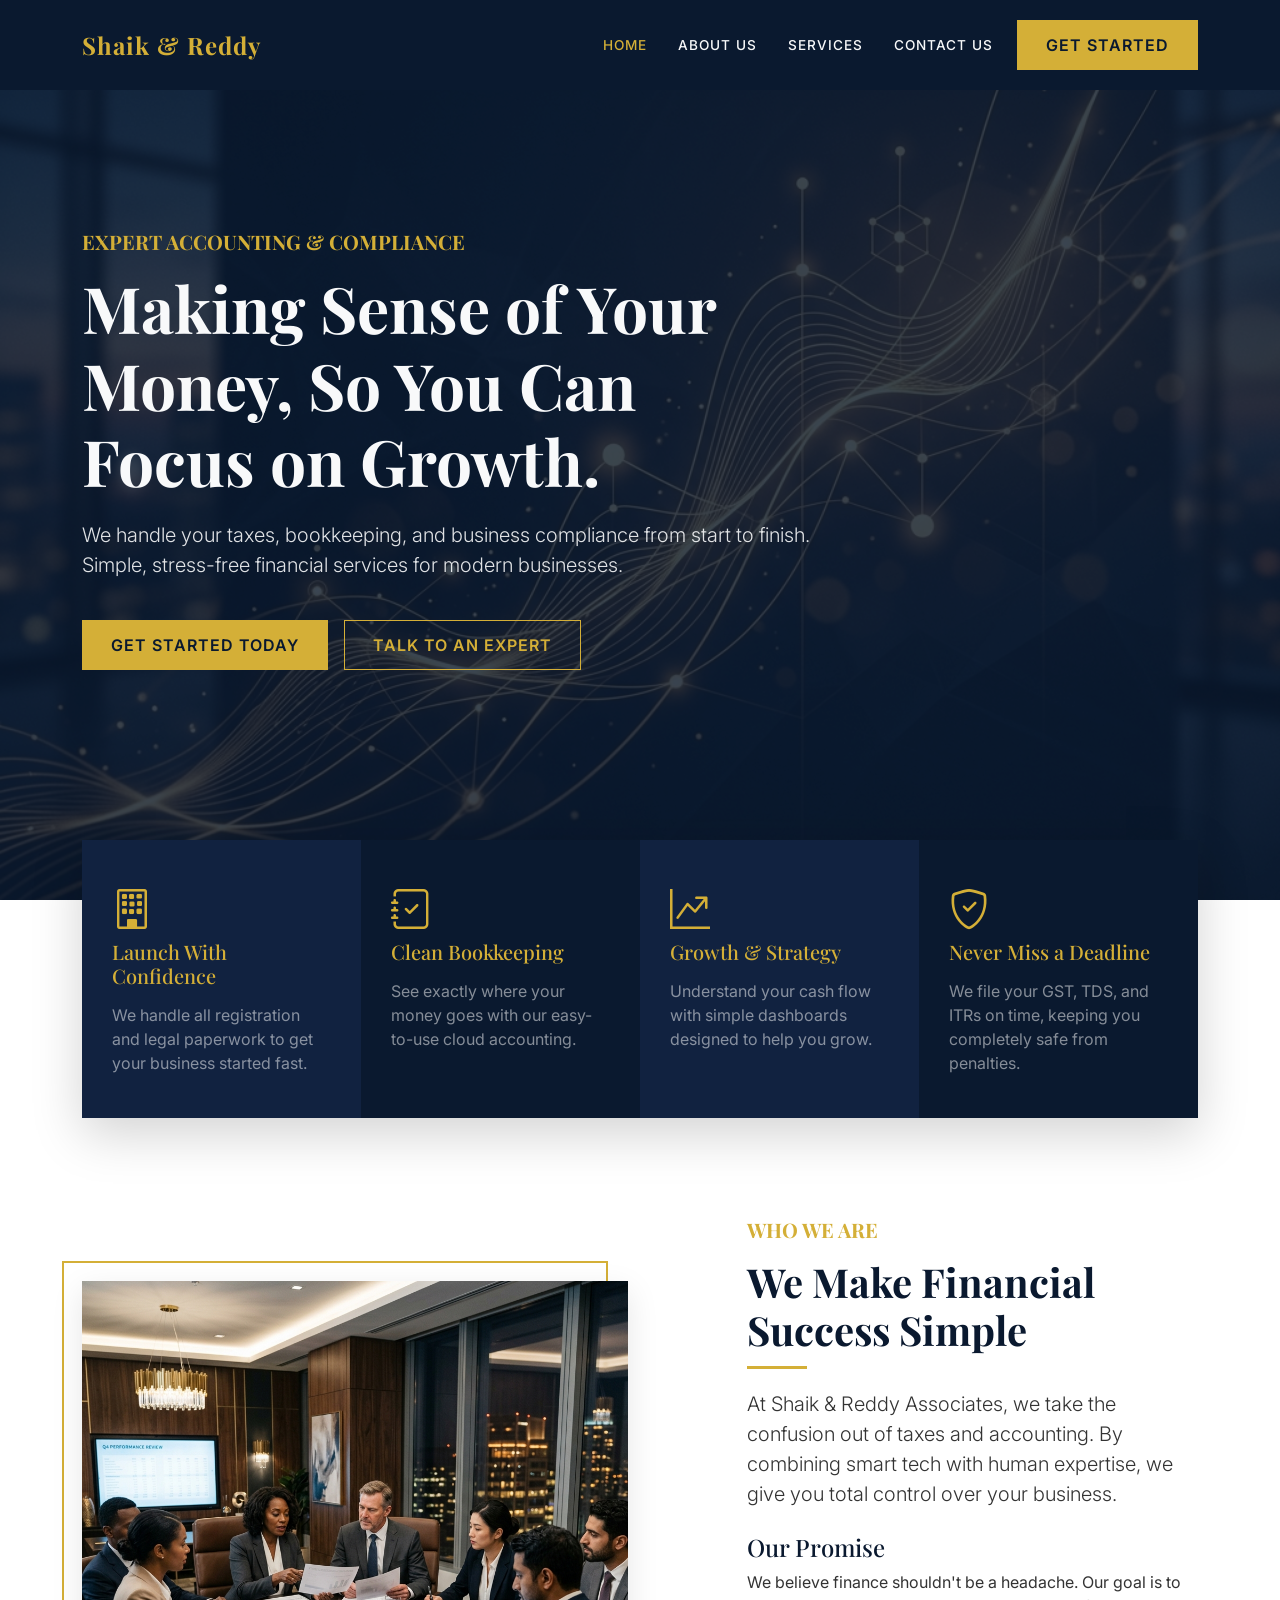
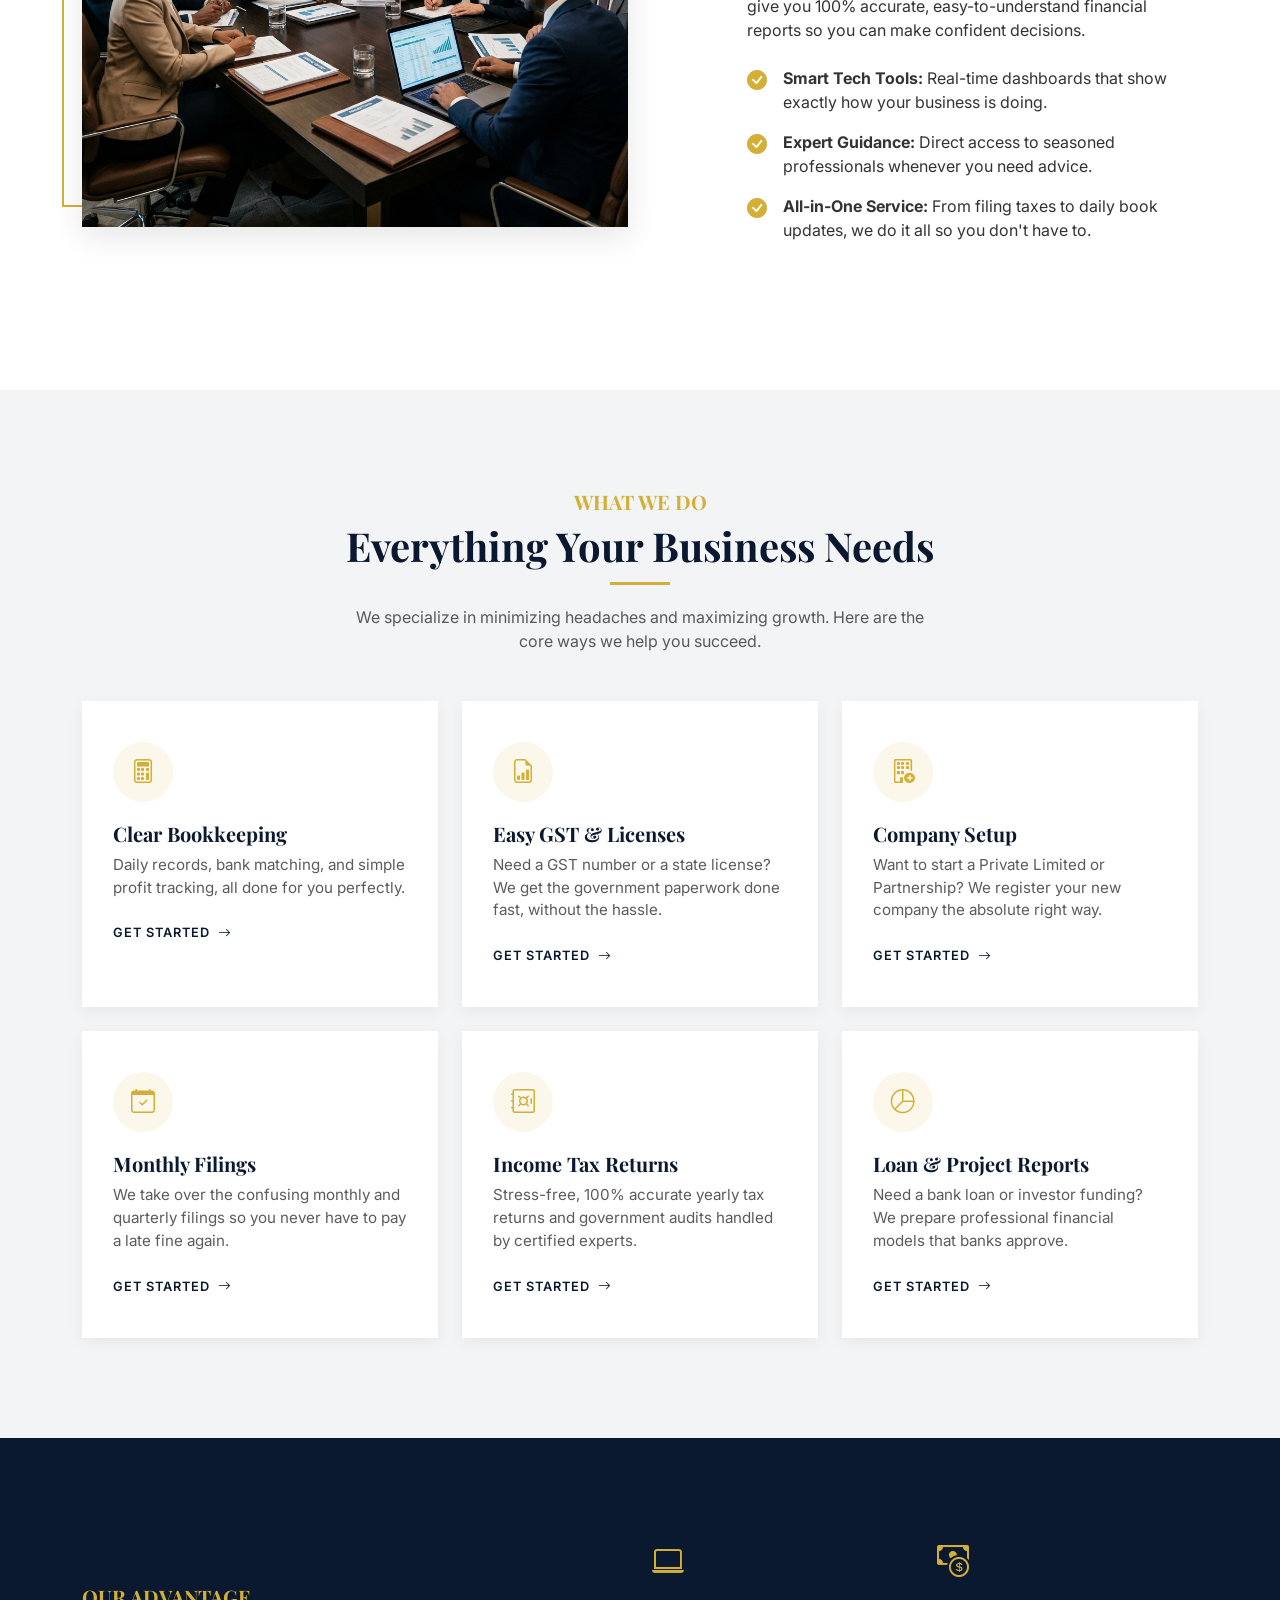
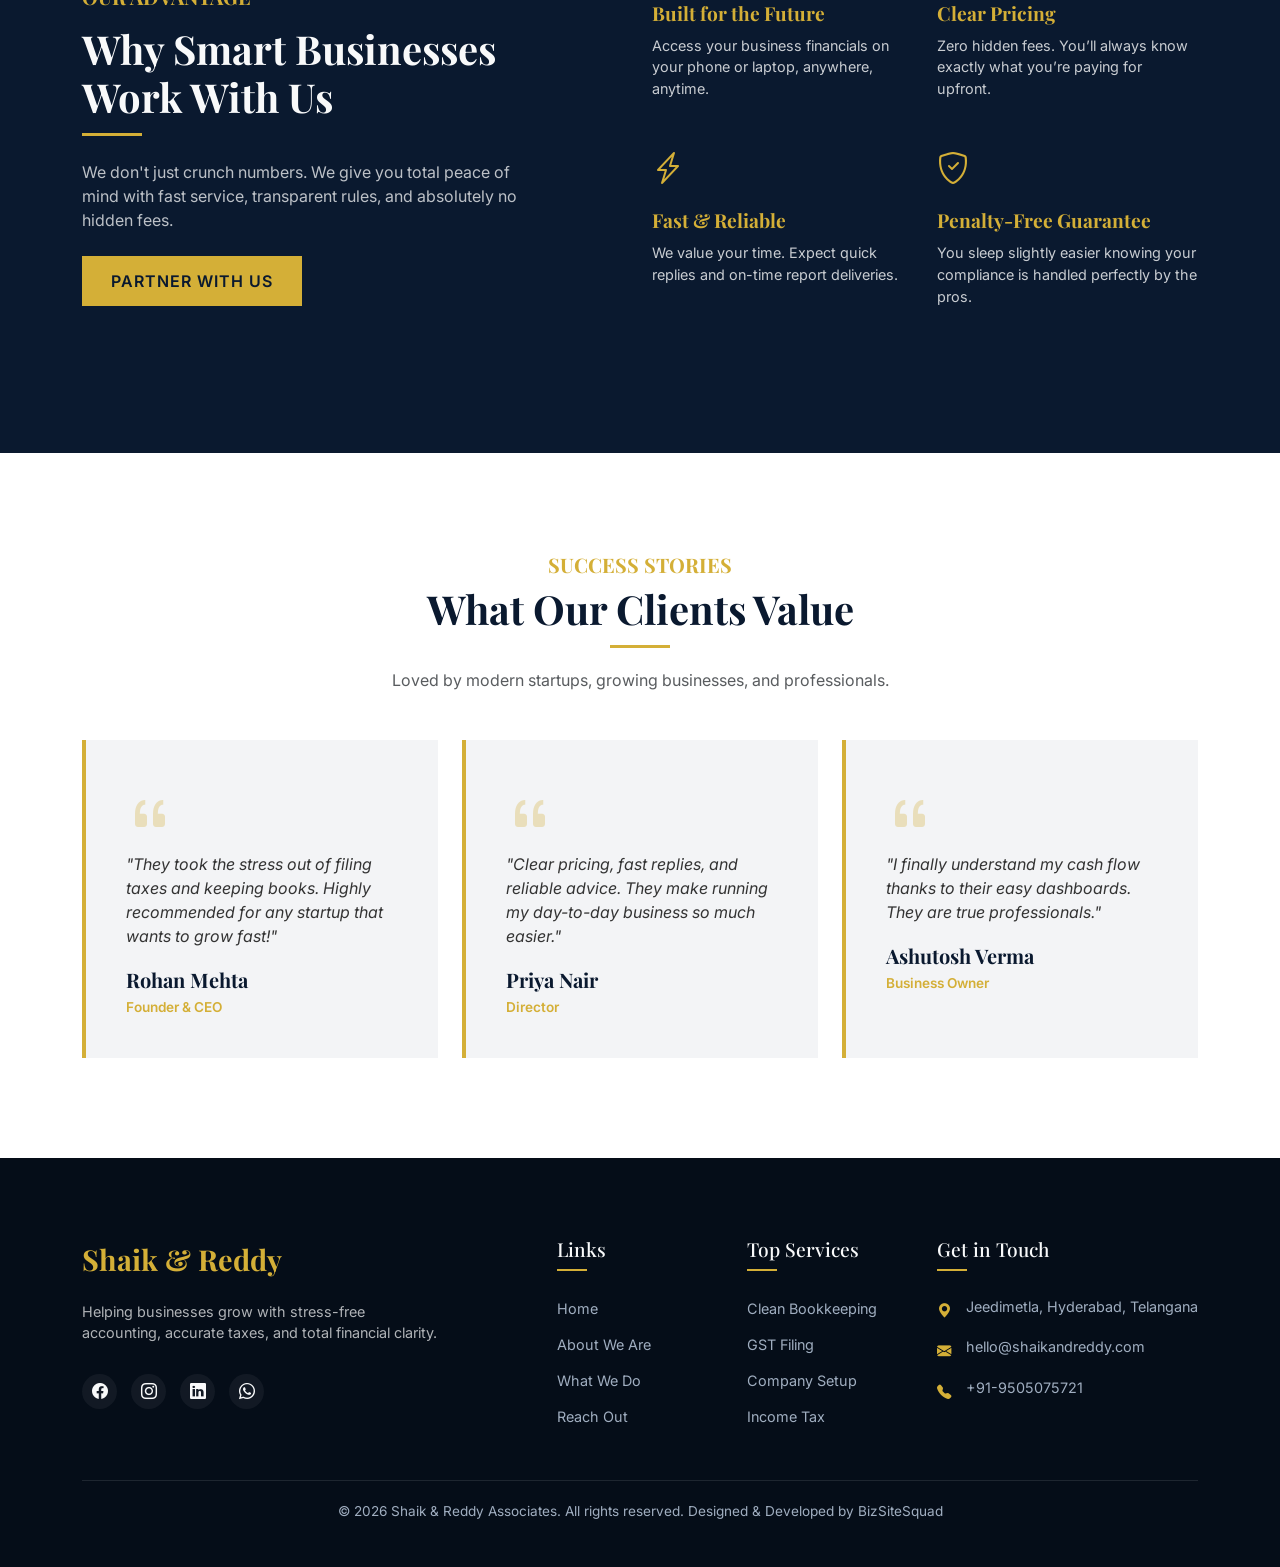
==== index.html @ cedcea1d "Initial commit - Shaik & Reddy Associates Website" ====
<!DOCTYPE html>
<html lang="en">
<head>
    <meta charset="UTF-8">
    <meta name="viewport" content="width=device-width, initial-scale=1.0">
    <title>Shaik & Reddy Associates | Accounting, Taxation & Compliance</title>
    <meta name="description" content="End-to-End Accounting & Compliance Solutions. We redefine how businesses handle accounting, taxation, and compliance.">
    
    <!-- Google Fonts -->
    <link rel="preconnect" href="https://fonts.googleapis.com">
    <link rel="preconnect" href="https://fonts.gstatic.com" crossorigin>
    <link href="https://fonts.googleapis.com/css2?family=Inter:wght@300;400;500;600;700&family=Playfair+Display:ital,wght@0,400;0,600;0,700;1,400&display=swap" rel="stylesheet">
    
    <!-- Bootstrap CSS -->
    <link href="https://cdn.jsdelivr.net/npm/bootstrap@5.3.2/dist/css/bootstrap.min.css" rel="stylesheet">
    
    <!-- Bootstrap Icons -->
    <link rel="stylesheet" href="https://cdn.jsdelivr.net/npm/bootstrap-icons@1.11.1/font/bootstrap-icons.css">
    
    <!-- AOS Animations -->
    <link href="https://unpkg.com/aos@2.3.1/dist/aos.css" rel="stylesheet">
    
    <!-- Custom CSS -->
    <link rel="stylesheet" href="css/styles.css">
</head>
<body>

    <!-- Navbar -->
    <nav class="navbar navbar-expand-lg navbar-dark navbar-custom fixed-top" id="mainNav">
        <div class="container">
            <a class="navbar-brand" href="index.html">Shaik & Reddy</a>
            <button class="navbar-toggler" type="button" data-bs-toggle="collapse" data-bs-target="#navbarResponsive" aria-controls="navbarResponsive" aria-expanded="false" aria-label="Toggle navigation">
                <span class="navbar-toggler-icon"></span>
            </button>
            <div class="collapse navbar-collapse" id="navbarResponsive">
                <ul class="navbar-nav ms-auto py-4 py-lg-0">
                    <li class="nav-item"><a class="nav-link active" href="index.html">Home</a></li>
                    <li class="nav-item"><a class="nav-link" href="#about">About Us</a></li>
                    <li class="nav-item"><a class="nav-link" href="#services">Services</a></li>
                    <li class="nav-item"><a class="nav-link" href="contact.html">Contact Us</a></li>
                </ul>
                <div class="ms-lg-3 d-none d-lg-block">
                    <a href="contact.html" class="btn btn-gold">Get Started</a>
                </div>
            </div>
        </div>
    </nav>

    <!-- Hero Section -->
    <header class="hero-section">
        <div class="container hero-content text-lg-start text-center">
            <div class="row align-items-center">
                <div class="col-lg-8" data-aos="fade-up" data-aos-duration="1000">
                    <h5 class="text-gold fw-bold tracking-widest text-uppercase mb-3">Expert Accounting & Compliance</h5>
                    <h1 class="hero-title">Making Sense of Your Money, So You Can Focus on Growth.</h1>
                    <p class="hero-subtitle">We handle your taxes, bookkeeping, and business compliance from start to finish. Simple, stress-free financial services for modern businesses.</p>
                    <div class="d-flex flex-wrap gap-3 justify-content-center justify-content-lg-start">
                        <a href="contact.html" class="btn btn-gold">Get Started Today</a>
                        <a href="contact.html" class="btn btn-outline-gold">Talk to an Expert</a>
                    </div>
                </div>
            </div>
        </div>
    </header>

    <!-- Value Proposition -->
    <section class="value-prop-section py-0 position-relative" style="margin-top: -60px; z-index: 10;">
        <div class="container">
            <div class="row g-0 shadow-lg">
                <div class="col-lg-3 col-md-6" data-aos="fade-up" data-aos-delay="100">
                    <div class="value-prop-card">
                        <i class="bi bi-building value-icon"></i>
                        <h4 class="value-title brand-font text-gold">Launch With Confidence</h4>
                        <p class="mb-0 text-white-50">We handle all registration and legal paperwork to get your business started fast.</p>
                    </div>
                </div>
                <div class="col-lg-3 col-md-6" data-aos="fade-up" data-aos-delay="200">
                    <div class="value-prop-card" style="background-color: var(--primary-dark);">
                        <i class="bi bi-journal-check value-icon"></i>
                        <h4 class="value-title brand-font text-gold">Clean Bookkeeping</h4>
                        <p class="mb-0 text-white-50">See exactly where your money goes with our easy-to-use cloud accounting.</p>
                    </div>
                </div>
                <div class="col-lg-3 col-md-6" data-aos="fade-up" data-aos-delay="300">
                    <div class="value-prop-card">
                        <i class="bi bi-graph-up-arrow value-icon"></i>
                        <h4 class="value-title brand-font text-gold">Growth & Strategy</h4>
                        <p class="mb-0 text-white-50">Understand your cash flow with simple dashboards designed to help you grow.</p>
                    </div>
                </div>
                <div class="col-lg-3 col-md-6" data-aos="fade-up" data-aos-delay="400">
                    <div class="value-prop-card" style="background-color: var(--primary-dark);">
                        <i class="bi bi-shield-check value-icon"></i>
                        <h4 class="value-title brand-font text-gold">Never Miss a Deadline</h4>
                        <p class="mb-0 text-white-50">We file your GST, TDS, and ITRs on time, keeping you completely safe from penalties.</p>
                    </div>
                </div>
            </div>
        </div>
    </section>

    <!-- About Section -->
    <section id="about" class="about-section">
        <div class="container">
            <div class="row align-items-center">
                <div class="col-lg-6 mb-5 mb-lg-0" data-aos="fade-right">
                    <div class="about-image-wrapper">
                        <img src="assets/images/about_image.png" alt="Professional Consulting Meeting" class="img-fluid about-img">
                    </div>
                </div>
                <div class="col-lg-5 offset-lg-1" data-aos="fade-left">
                    <h5 class="text-gold text-uppercase fw-bold mb-3">Who We Are</h5>
                    <h2 class="section-title">We Make Financial Success Simple</h2>
                    <p class="lead mb-4">At Shaik & Reddy Associates, we take the confusion out of taxes and accounting. By combining smart tech with human expertise, we give you total control over your business.</p>
                    
                    <div class="mb-4">
                        <h4 class="brand-font text-dark-blue">Our Promise</h4>
                        <p>We believe finance shouldn't be a headache. Our goal is to give you 100% accurate, easy-to-understand financial reports so you can make confident decisions.</p>
                    </div>
                    
                    <ul class="list-unstyled mb-5">
                        <li class="mb-3 d-flex align-items-start">
                            <i class="bi bi-check-circle-fill text-gold fs-5 me-3"></i>
                            <div><strong>Smart Tech Tools:</strong> Real-time dashboards that show exactly how your business is doing.</div>
                        </li>
                        <li class="mb-3 d-flex align-items-start">
                            <i class="bi bi-check-circle-fill text-gold fs-5 me-3"></i>
                            <div><strong>Expert Guidance:</strong> Direct access to seasoned professionals whenever you need advice.</div>
                        </li>
                        <li class="d-flex align-items-start">
                            <i class="bi bi-check-circle-fill text-gold fs-5 me-3"></i>
                            <div><strong>All-in-One Service:</strong> From filing taxes to daily book updates, we do it all so you don't have to.</div>
                        </li>
                    </ul>
                </div>
            </div>
        </div>
    </section>

    <!-- Services Section -->
    <section id="services" class="services-section">
        <div class="container">
            <div class="text-center mb-5" data-aos="fade-up">
                <h5 class="text-gold text-uppercase fw-bold mb-2">What We Do</h5>
                <h2 class="section-title center">Everything Your Business Needs</h2>
                <p class="text-muted mx-auto" style="max-width: 600px;">We specialize in minimizing headaches and maximizing growth. Here are the core ways we help you succeed.</p>
            </div>
            
            <div class="row g-4">
                <!-- Service 1 -->
                <div class="col-lg-4 col-md-6" data-aos="fade-up" data-aos-delay="100">
                    <div class="service-card">
                        <div class="service-icon-box">
                            <i class="bi bi-calculator"></i>
                        </div>
                        <h3 class="service-card-title">Clear Bookkeeping</h3>
                        <p class="service-card-text">Daily records, bank matching, and simple profit tracking, all done for you perfectly.</p>
                        <a href="contact.html" class="service-link">Get Started <i class="bi bi-arrow-right ms-1"></i></a>
                    </div>
                </div>
                <!-- Service 2 -->
                <div class="col-lg-4 col-md-6" data-aos="fade-up" data-aos-delay="200">
                    <div class="service-card">
                        <div class="service-icon-box">
                            <i class="bi bi-file-earmark-bar-graph"></i>
                        </div>
                        <h3 class="service-card-title">Easy GST & Licenses</h3>
                        <p class="service-card-text">Need a GST number or a state license? We get the government paperwork done fast, without the hassle.</p>
                        <a href="contact.html" class="service-link">Get Started <i class="bi bi-arrow-right ms-1"></i></a>
                    </div>
                </div>
                <!-- Service 3 -->
                <div class="col-lg-4 col-md-6" data-aos="fade-up" data-aos-delay="300">
                    <div class="service-card">
                        <div class="service-icon-box">
                            <i class="bi bi-building-add"></i>
                        </div>
                        <h3 class="service-card-title">Company Setup</h3>
                        <p class="service-card-text">Want to start a Private Limited or Partnership? We register your new company the absolute right way.</p>
                        <a href="contact.html" class="service-link">Get Started <i class="bi bi-arrow-right ms-1"></i></a>
                    </div>
                </div>
                <!-- Service 4 -->
                <div class="col-lg-4 col-md-6" data-aos="fade-up" data-aos-delay="100">
                    <div class="service-card">
                        <div class="service-icon-box">
                            <i class="bi bi-calendar-check"></i>
                        </div>
                        <h3 class="service-card-title">Monthly Filings</h3>
                        <p class="service-card-text">We take over the confusing monthly and quarterly filings so you never have to pay a late fine again.</p>
                        <a href="contact.html" class="service-link">Get Started <i class="bi bi-arrow-right ms-1"></i></a>
                    </div>
                </div>
                <!-- Service 5 -->
                <div class="col-lg-4 col-md-6" data-aos="fade-up" data-aos-delay="200">
                    <div class="service-card">
                        <div class="service-icon-box">
                            <i class="bi bi-safe"></i>
                        </div>
                        <h3 class="service-card-title">Income Tax Returns</h3>
                        <p class="service-card-text">Stress-free, 100% accurate yearly tax returns and government audits handled by certified experts.</p>
                        <a href="contact.html" class="service-link">Get Started <i class="bi bi-arrow-right ms-1"></i></a>
                    </div>
                </div>
                <!-- Service 6 -->
                <div class="col-lg-4 col-md-6" data-aos="fade-up" data-aos-delay="300">
                    <div class="service-card">
                        <div class="service-icon-box">
                            <i class="bi bi-pie-chart"></i>
                        </div>
                        <h3 class="service-card-title">Loan & Project Reports</h3>
                        <p class="service-card-text">Need a bank loan or investor funding? We prepare professional financial models that banks approve.</p>
                        <a href="contact.html" class="service-link">Get Started <i class="bi bi-arrow-right ms-1"></i></a>
                    </div>
                </div>
            </div>
        </div>
    </section>

    <!-- Why Choose Us -->
    <section class="why-us-section">
        <div class="container">
            <div class="row align-items-center">
                <div class="col-lg-5 mb-5 mb-lg-0" data-aos="fade-right">
                    <h5 class="text-gold text-uppercase fw-bold mb-3">Our Advantage</h5>
                    <h2 class="section-title mb-4">Why Smart Businesses Work With Us</h2>
                    <p class="mb-4 opacity-75">We don't just crunch numbers. We give you total peace of mind with fast service, transparent rules, and absolutely no hidden fees.</p>
                    <a href="contact.html" class="btn btn-gold">Partner With Us</a>
                </div>
                <div class="col-lg-6 offset-lg-1">
                    <div class="row">
                        <div class="col-sm-6" data-aos="fade-up" data-aos-delay="100">
                            <div class="feature-box flex-column">
                                <i class="bi bi-laptop feature-icon mb-3"></i>
                                <div>
                                    <h4 class="feature-title">Built for the Future</h4>
                                    <p class="feature-text">Access your business financials on your phone or laptop, anywhere, anytime.</p>
                                </div>
                            </div>
                        </div>
                        <div class="col-sm-6" data-aos="fade-up" data-aos-delay="200">
                            <div class="feature-box flex-column">
                                <i class="bi bi-cash-coin feature-icon mb-3"></i>
                                <div>
                                    <h4 class="feature-title">Clear Pricing</h4>
                                    <p class="feature-text">Zero hidden fees. You’ll always know exactly what you’re paying for upfront.</p>
                                </div>
                            </div>
                        </div>
                        <div class="col-sm-6" data-aos="fade-up" data-aos-delay="300">
                            <div class="feature-box flex-column">
                                <i class="bi bi-lightning-charge feature-icon mb-3"></i>
                                <div>
                                    <h4 class="feature-title">Fast & Reliable</h4>
                                    <p class="feature-text">We value your time. Expect quick replies and on-time report deliveries.</p>
                                </div>
                            </div>
                        </div>
                        <div class="col-sm-6" data-aos="fade-up" data-aos-delay="400">
                            <div class="feature-box flex-column">
                                <i class="bi bi-shield-check feature-icon mb-3"></i>
                                <div>
                                    <h4 class="feature-title">Penalty-Free Guarantee</h4>
                                    <p class="feature-text">You sleep slightly easier knowing your compliance is handled perfectly by the pros.</p>
                                </div>
                            </div>
                        </div>
                    </div>
                </div>
            </div>
        </div>
    </section>

    <!-- Testimonials -->
    <section class="testimonials-section">
        <div class="container">
            <div class="text-center mb-5" data-aos="fade-up">
                <h5 class="text-gold text-uppercase fw-bold mb-2">Success Stories</h5>
                <h2 class="section-title center">What Our Clients Value</h2>
                <p class="text-muted mx-auto" style="max-width: 600px;">Loved by modern startups, growing businesses, and professionals.</p>
            </div>
            
            <div class="row g-4">
                <div class="col-lg-4 col-md-6" data-aos="zoom-in" data-aos-delay="100">
                    <div class="testimonial-card">
                        <i class="bi bi-quote quote-icon"></i>
                        <p class="testimonial-text">"They took the stress out of filing taxes and keeping books. Highly recommended for any startup that wants to grow fast!"</p>
                        <h5 class="client-name">Rohan Mehta</h5>
                        <div class="client-role">Founder & CEO</div>
                    </div>
                </div>
                <div class="col-lg-4 col-md-6" data-aos="zoom-in" data-aos-delay="200">
                    <div class="testimonial-card">
                        <i class="bi bi-quote quote-icon"></i>
                        <p class="testimonial-text">"Clear pricing, fast replies, and reliable advice. They make running my day-to-day business so much easier."</p>
                        <h5 class="client-name">Priya Nair</h5>
                        <div class="client-role">Director</div>
                    </div>
                </div>
                <div class="col-lg-4 col-md-6" data-aos="zoom-in" data-aos-delay="300">
                    <div class="testimonial-card">
                        <i class="bi bi-quote quote-icon"></i>
                        <p class="testimonial-text">"I finally understand my cash flow thanks to their easy dashboards. They are true professionals."</p>
                        <h5 class="client-name">Ashutosh Verma</h5>
                        <div class="client-role">Business Owner</div>
                    </div>
                </div>
            </div>
        </div>
    </section>

    <!-- Footer -->
    <footer class="footer">
        <div class="container">
            <div class="row">
                <div class="col-lg-4 mb-4 mb-lg-0">
                    <div class="footer-logo">Shaik & Reddy</div>
                    <p class="footer-text">Helping businesses grow with stress-free accounting, accurate taxes, and total financial clarity.</p>
                    <div class="social-links">
                        <a href="#"><i class="bi bi-facebook"></i></a>
                        <a href="#"><i class="bi bi-instagram"></i></a>
                        <a href="#"><i class="bi bi-linkedin"></i></a>
                        <a href="https://wa.me/919505075721" target="_blank"><i class="bi bi-whatsapp"></i></a>
                    </div>
                </div>
                <div class="col-lg-2 offset-lg-1 col-md-4 mb-4 mb-md-0">
                    <h4 class="footer-title">Links</h4>
                    <ul class="footer-links">
                        <li><a href="index.html">Home</a></li>
                        <li><a href="#about">About We Are</a></li>
                        <li><a href="#services">What We Do</a></li>
                        <li><a href="contact.html">Reach Out</a></li>
                    </ul>
                </div>
                <div class="col-lg-2 col-md-4 mb-4 mb-md-0">
                    <h4 class="footer-title">Top Services</h4>
                    <ul class="footer-links">
                        <li><a href="#">Clean Bookkeeping</a></li>
                        <li><a href="#">GST Filing</a></li>
                        <li><a href="#">Company Setup</a></li>
                        <li><a href="#">Income Tax</a></li>
                    </ul>
                </div>
                <div class="col-lg-3 col-md-4">
                    <h4 class="footer-title">Get in Touch</h4>
                    <ul class="list-unstyled footer-contact">
                        <li><i class="bi bi-geo-alt-fill"></i> Jeedimetla, Hyderabad, Telangana</li>
                        <li><i class="bi bi-envelope-fill"></i> hello@shaikandreddy.com</li>
                        <li><i class="bi bi-telephone-fill"></i> +91-9505075721</li>
                    </ul>
                </div>
            </div>
            <div class="text-center footer-bottom">
                <p>&copy; 2026 Shaik & Reddy Associates. All rights reserved. Designed & Developed by BizSiteSquad</p>
            </div>
        </div>
    </footer>

    <!-- Bootstrap Bundle with Popper -->
    <script src="https://cdn.jsdelivr.net/npm/bootstrap@5.3.2/dist/js/bootstrap.bundle.min.js"></script>
    
    <!-- AOS Animation script -->
    <script src="https://unpkg.com/aos@2.3.1/dist/aos.js"></script>
    
    <!-- Custom JS -->
    <script src="js/scripts.js"></script>
</body>
</html>
---- css/styles.css ----
:root {
  --primary-dark: #0a192f;
  --primary-blue: #112240;
  --accent-gold: #d4af37;
  --accent-gold-hover: #b5952f;
  --text-light: #f8f9fa;
  --text-dark: #333333;
  --bg-light: #ffffff;
  --bg-offwhite: #f3f4f6;
  --transition: all 0.3s ease-in-out;
}

body {
  font-family: 'Inter', sans-serif;
  color: var(--text-dark);
  background-color: var(--bg-light);
  overflow-x: hidden;
}

h1, h2, h3, h4, h5, h6, .brand-font {
  font-family: 'Playfair Display', serif;
}

/* Typography Enhancements */
.text-gold { color: var(--accent-gold) !important; }
.bg-dark-blue { background-color: var(--primary-dark) !important; }
.bg-gold { background-color: var(--accent-gold) !important; }
.text-dark-blue { color: var(--primary-dark) !important; }

/* Custom Buttons */
.btn-gold {
  background-color: var(--accent-gold);
  color: var(--primary-dark);
  border: 1px solid var(--accent-gold);
  border-radius: 0;
  padding: 12px 28px;
  font-family: 'Inter', sans-serif;
  font-weight: 600;
  letter-spacing: 1px;
  text-transform: uppercase;
  transition: var(--transition);
}

.btn-gold:hover {
  background-color: transparent;
  color: var(--accent-gold);
}

.btn-outline-gold {
  background-color: transparent;
  color: var(--accent-gold);
  border: 1px solid var(--accent-gold);
  border-radius: 0;
  padding: 12px 28px;
  font-family: 'Inter', sans-serif;
  font-weight: 600;
  letter-spacing: 1px;
  text-transform: uppercase;
  transition: var(--transition);
}

.btn-outline-gold:hover {
  background-color: var(--accent-gold);
  color: var(--primary-dark);
}

/* Navbar Navigation */
.navbar-custom {
  background-color: var(--primary-dark);
  padding: 20px 0;
  transition: padding 0.3s ease, background-color 0.3s ease;
}
.navbar-custom.scrolled {
  padding: 10px 0;
  box-shadow: 0 4px 6px rgba(0, 0, 0, 0.1);
}
.navbar-brand {
  font-family: 'Playfair Display', serif;
  font-size: 1.5rem;
  font-weight: 700;
  color: var(--accent-gold) !important;
  letter-spacing: 1px;
}
.navbar-custom .nav-link {
  color: var(--text-light) !important;
  font-weight: 500;
  text-transform: uppercase;
  letter-spacing: 1px;
  font-size: 0.85rem;
  margin-left: 15px;
  transition: var(--transition);
}
.navbar-custom .nav-link:hover,
.navbar-custom .nav-link.active {
  color: var(--accent-gold) !important;
}

/* Hero Section */
.hero-section {
  position: relative;
  min-height: 100vh;
  display: flex;
  align-items: center;
  background: url('../assets/images/hero_bg.png') no-repeat center center/cover;
}
.hero-section::before {
  content: '';
  position: absolute;
  top: 0; left: 0; right: 0; bottom: 0;
  background-color: rgba(10, 25, 47, 0.8);
}
.hero-content {
  position: relative;
  z-index: 1;
  color: var(--text-light);
}
.hero-title {
  font-size: 4rem;
  font-weight: 700;
  line-height: 1.2;
  margin-bottom: 20px;
}
.hero-subtitle {
  font-size: 1.25rem;
  font-weight: 300;
  margin-bottom: 40px;
  opacity: 0.9;
}

/* Value Props Grid */
.value-prop-card {
  background-color: var(--primary-blue);
  color: var(--text-light);
  padding: 40px 30px;
  height: 100%;
  border-bottom: 3px solid transparent;
  transition: var(--transition);
}
.value-prop-card:hover {
  border-bottom-color: var(--accent-gold);
  transform: translateY(-5px);
}
.value-icon {
  font-size: 2.5rem;
  color: var(--accent-gold);
  margin-bottom: 20px;
}
.value-title {
  font-size: 1.25rem;
  margin-bottom: 15px;
}

/* About Section */
.about-section {
  padding: 100px 0;
  background-color: var(--bg-light);
}
.section-title {
  font-size: 2.5rem;
  font-weight: 700;
  color: var(--primary-dark);
  margin-bottom: 20px;
  position: relative;
  padding-bottom: 15px;
}
.section-title::after {
  content: '';
  position: absolute;
  bottom: 0;
  left: 0;
  width: 60px;
  height: 3px;
  background-color: var(--accent-gold);
}
.section-title.center::after {
  left: 50%;
  transform: translateX(-50%);
}
.about-image-wrapper {
  position: relative;
}
.about-image-wrapper::before {
  content: '';
  position: absolute;
  top: -20px;
  left: -20px;
  width: 100%;
  height: 100%;
  border: 2px solid var(--accent-gold);
  z-index: 0;
}
.about-img {
  position: relative;
  z-index: 1;
  box-shadow: 0 10px 30px rgba(0, 0, 0, 0.1);
  width: 100%;
}

/* Services */
.services-section {
  padding: 100px 0;
  background-color: var(--bg-offwhite);
}
.service-card {
  background: var(--bg-light);
  padding: 40px 30px;
  border-radius: 0;
  box-shadow: 0 5px 15px rgba(0, 0, 0, 0.05);
  height: 100%;
  transition: var(--transition);
  border: 1px solid transparent;
}
.service-card:hover {
  box-shadow: 0 15px 30px rgba(0, 0, 0, 0.1);
  border-color: var(--accent-gold);
}
.service-icon-box {
  width: 60px;
  height: 60px;
  background-color: rgba(212, 175, 55, 0.1);
  border-radius: 50%;
  display: flex;
  align-items: center;
  justify-content: center;
  color: var(--accent-gold);
  font-size: 1.5rem;
  margin-bottom: 20px;
}
.service-card-title {
  font-family: 'Playfair Display', serif;
  font-size: 1.25rem;
  font-weight: 700;
  color: var(--primary-dark);
}
.service-card-text {
  font-size: 0.95rem;
  color: var(--text-dark);
  opacity: 0.8;
  margin-bottom: 20px;
}
.service-link {
  color: var(--primary-dark);
  font-weight: 600;
  text-transform: uppercase;
  font-size: 0.8rem;
  letter-spacing: 1px;
  text-decoration: none;
  transition: var(--transition);
}
.service-link:hover {
  color: var(--accent-gold);
}

/* Why Us Section */
.why-us-section {
  padding: 100px 0;
  background-color: var(--primary-dark);
  color: var(--text-light);
}
.why-us-section .section-title {
  color: var(--text-light);
}
.feature-box {
  display: flex;
  margin-bottom: 30px;
}
.feature-icon {
  font-size: 2rem;
  color: var(--accent-gold);
  margin-right: 20px;
}
.feature-title {
  font-family: 'Playfair Display', serif;
  font-size: 1.2rem;
  font-weight: 700;
  margin-bottom: 10px;
  color: var(--accent-gold);
}
.feature-text {
  font-size: 0.9rem;
  opacity: 0.8;
}

/* Testimonials */
.testimonials-section {
  padding: 100px 0;
  background-color: var(--bg-light);
}
.testimonial-card {
  background-color: var(--bg-offwhite);
  padding: 40px;
  border-left: 4px solid var(--accent-gold);
  height: 100%;
}
.quote-icon {
  color: var(--accent-gold);
  opacity: 0.3;
  font-size: 3rem;
  margin-bottom: 20px;
}
.testimonial-text {
  font-style: italic;
  font-size: 1rem;
  margin-bottom: 20px;
}
.client-name {
  font-family: 'Playfair Display', serif;
  font-weight: 700;
  color: var(--primary-dark);
  margin-bottom: 5px;
}
.client-role {
  font-size: 0.85rem;
  color: var(--accent-gold);
  font-weight: 600;
}

/* Footer */
.footer {
  background-color: #050d18;
  color: var(--text-light);
  padding: 80px 0 30px;
}
.footer-logo {
  font-family: 'Playfair Display', serif;
  font-size: 1.8rem;
  color: var(--accent-gold);
  font-weight: 700;
  margin-bottom: 20px;
}
.footer-text {
  font-size: 0.9rem;
  opacity: 0.7;
  margin-bottom: 30px;
}
.footer-title {
  font-family: 'Playfair Display', serif;
  font-size: 1.2rem;
  color: var(--text-light);
  margin-bottom: 25px;
  position: relative;
  padding-bottom: 10px;
}
.footer-title::after {
  content: '';
  position: absolute;
  bottom: 0;
  left: 0;
  width: 30px;
  height: 2px;
  background-color: var(--accent-gold);
}
.footer-links {
  list-style: none;
  padding: 0;
  margin: 0;
}
.footer-links li {
  margin-bottom: 12px;
}
.footer-links a {
  color: #a0aec0;
  text-decoration: none;
  transition: var(--transition);
  font-size: 0.9rem;
}
.footer-links a:hover {
  color: var(--accent-gold);
  padding-left: 5px;
}
.footer-contact li {
  display: flex;
  margin-bottom: 15px;
  font-size: 0.9rem;
  color: #a0aec0;
}
.footer-contact i {
  color: var(--accent-gold);
  margin-right: 15px;
  margin-top: 4px;
}
.footer-bottom {
  border-top: 1px solid rgba(255, 255, 255, 0.1);
  padding-top: 20px;
  margin-top: 40px;
  font-size: 0.85rem;
  color: #a0aec0;
}
.social-links a {
  display: inline-block;
  width: 35px;
  height: 35px;
  line-height: 35px;
  text-align: center;
  background-color: rgba(255, 255, 255, 0.05);
  color: var(--text-light);
  border-radius: 50%;
  margin-right: 10px;
  transition: var(--transition);
}
.social-links a:hover {
  background-color: var(--accent-gold);
  color: var(--primary-dark);
}

/* Contact Page Form */
.contact-header {
  padding: 150px 0 80px;
  background-color: var(--primary-dark);
  color: var(--text-light);
  text-align: center;
}
.contact-header .title {
  color: var(--accent-gold);
  font-size: 3rem;
  margin-bottom: 20px;
}
.contact-section {
  padding: 80px 0;
}
.contact-form {
  background: var(--bg-light);
  padding: 50px;
  box-shadow: 0 10px 40px rgba(0, 0, 0, 0.05);
}
.form-control, .form-select {
  border-radius: 0;
  border: 1px solid #e2e8f0;
  padding: 15px;
  font-size: 0.95rem;
}
.form-control:focus, .form-select:focus {
  border-color: var(--accent-gold);
  box-shadow: none;
}
.contact-info-card {
  background-color: var(--bg-offwhite);
  padding: 50px;
  height: 100%;
}
.contact-info-item {
  display: flex;
  margin-bottom: 30px;
}
.contact-info-icon {
  width: 50px;
  height: 50px;
  background-color: var(--primary-dark);
  color: var(--accent-gold);
  border-radius: 50%;
  display: flex;
  align-items: center;
  justify-content: center;
  font-size: 1.2rem;
  margin-right: 20px;
  flex-shrink: 0;
}
.contact-info-text h5 {
  font-family: 'Playfair Display', serif;
  color: var(--primary-dark);
  margin-bottom: 5px;
  font-weight: 700;
}
.contact-info-text p {
  color: var(--text-dark);
  font-size: 0.95rem;
  margin: 0;
}

/* Responsive adjustments */
@media (max-width: 991px) {
  .hero-title { font-size: 3.2rem; }
  .navbar-collapse {
    background-color: var(--primary-dark);
    padding: 20px;
    border-radius: 8px;
    margin-top: 15px;
    box-shadow: 0 10px 30px rgba(0,0,0,0.3);
  }
  .navbar-custom .nav-link { margin-left: 0; margin-bottom: 10px; }
  .value-prop-section { margin-top: 0 !important; }
}

@media (max-width: 768px) {
  /* Section Padding Reductions */
  .about-section, .services-section, .why-us-section, .testimonials-section { 
    padding: 70px 0; 
  }
  .contact-section { padding: 60px 0; }
  .contact-header { padding: 120px 0 60px; }
  
  /* Typography Scaling */
  .hero-title { font-size: 2.2rem; line-height: 1.3; }
  .hero-subtitle { font-size: 1.1rem; margin-bottom: 30px; }
  .section-title { font-size: 1.8rem; }
  .section-title::after { width: 50px; }
  
  /* Hero & Buttons */
  .hero-content .btn { width: 100%; margin-bottom: 10px; }
  .hero-section { background-position: left center; }
  
  /* About Image Wrapper */
  .about-image-wrapper { margin-top: 50px; margin-left: 15px; margin-right: 15px; }
  .about-image-wrapper::before { top: -15px; left: -15px; width: 100%; height: 100%; }
  
  /* Feature & Service Cards */
  .service-card { padding: 30px 25px; }
  .contact-form { padding: 35px 25px; }
  .contact-info-card { padding: 35px 25px; margin-top: 30px; }
  .value-prop-card { padding: 30px 20px; text-align: center; }
  .value-icon { font-size: 2.2rem; margin-bottom: 15px; display: inline-block; }
  .feature-box { flex-direction: column; text-align: center; align-items: center; }
  .feature-icon { margin-right: 0; margin-bottom: 15px; font-size: 2.5rem; }
  
  /* Footer Reformatting */
  .footer { padding: 60px 0 20px; text-align: center; }
  .footer-logo { margin-bottom: 15px; }
  .footer .social-links { display: flex; justify-content: center; margin-bottom: 40px; }
  .footer-title::after { left: 50%; transform: translateX(-50%); }
  .footer-contact li { justify-content: center; text-align: center; flex-direction: column; align-items: center; margin-bottom: 20px;}
  .footer-contact i { margin-right: 0; margin-bottom: 8px; font-size: 1.2rem; }
  .footer-bottom { margin-top: 20px; }
}

@media (max-width: 576px) {
  .hero-title { font-size: 2rem; }
  .hero-subtitle { font-size: 1rem; }
  .contact-header .title { font-size: 2.2rem; }
}
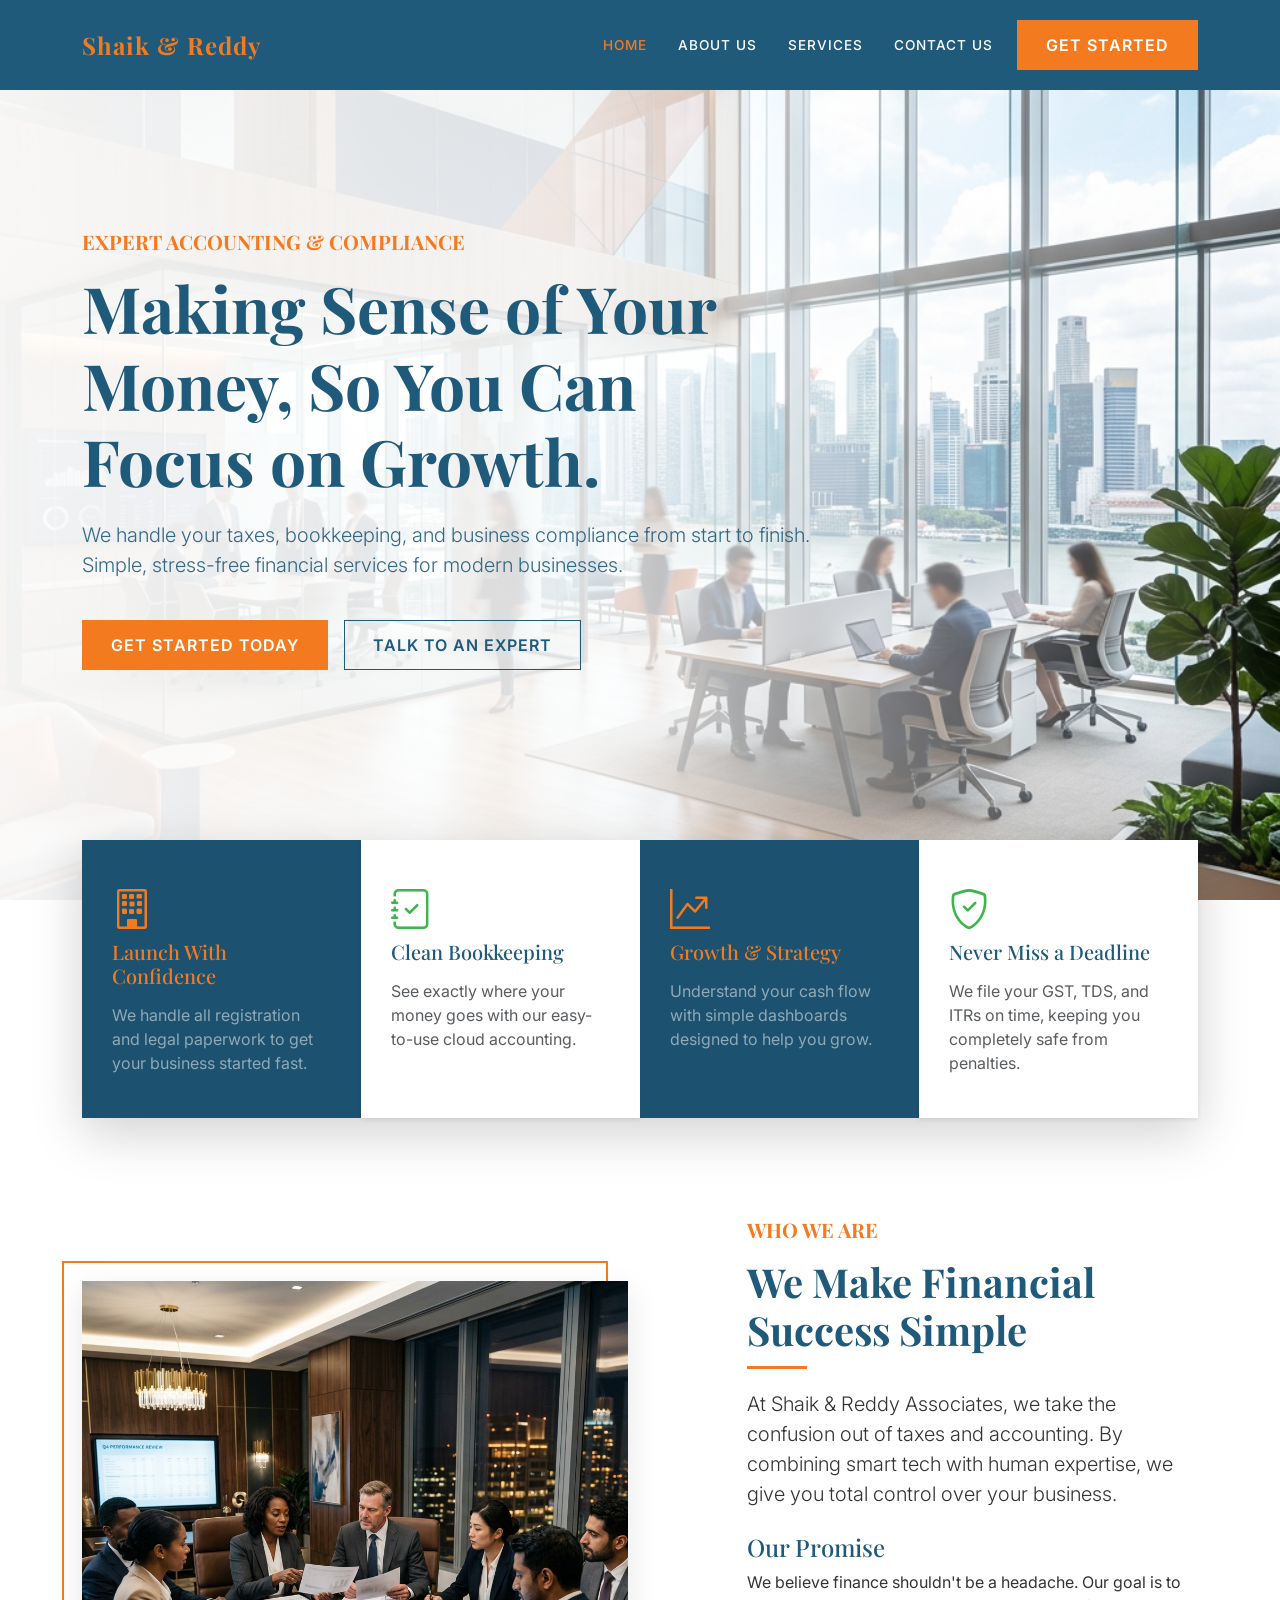
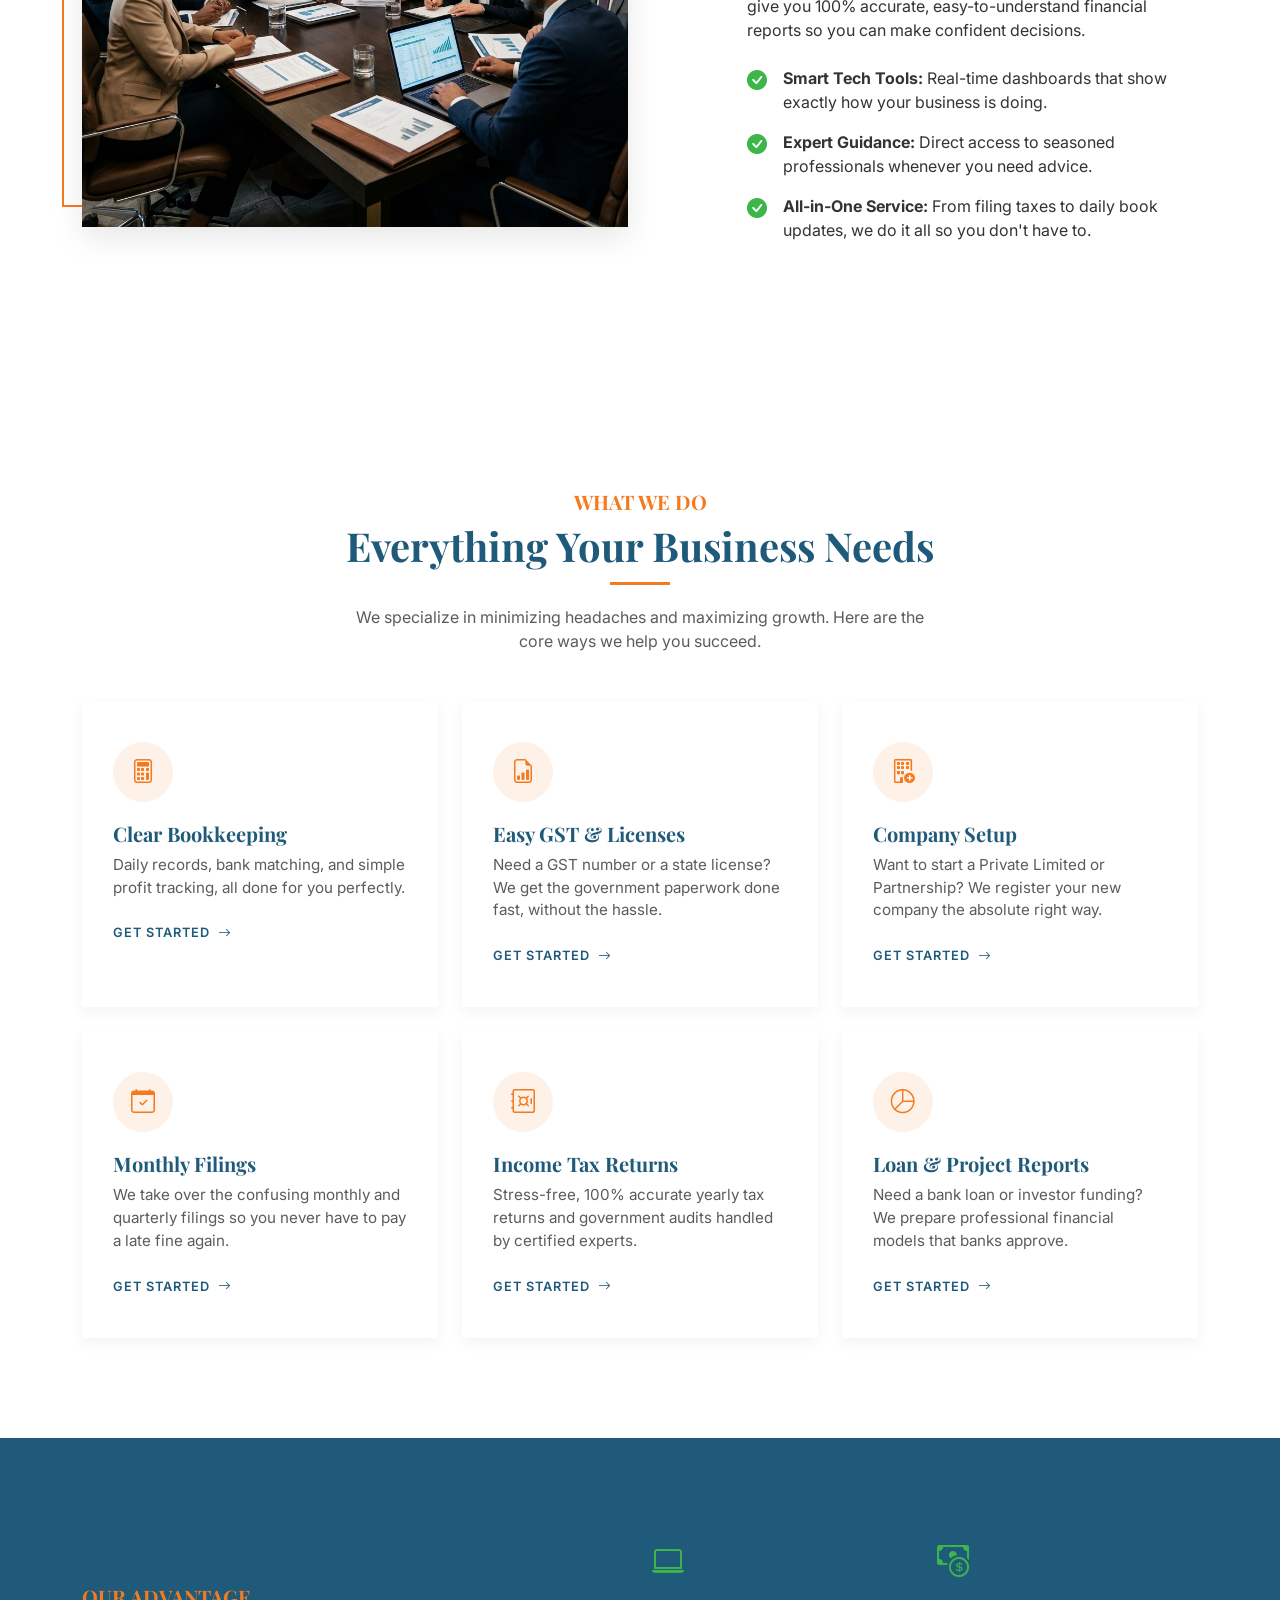
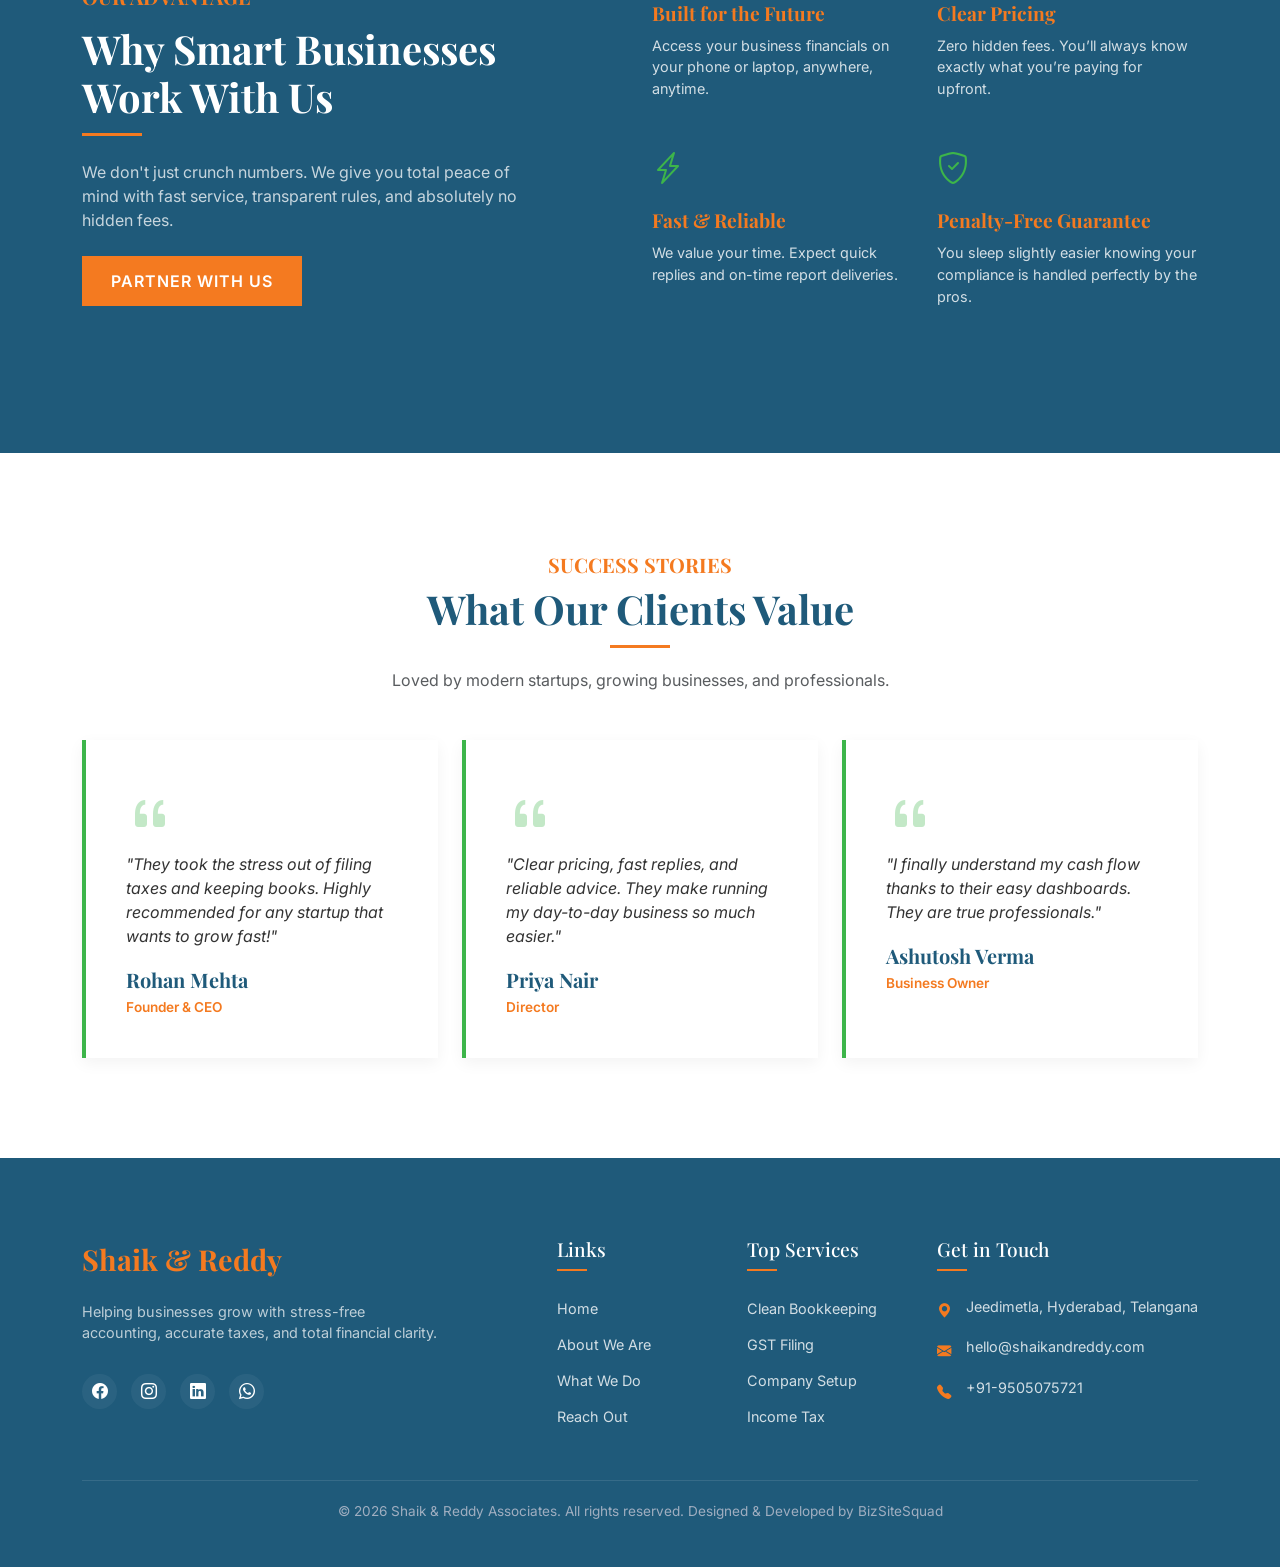
==== commit db60ad31: "chnages" ====
--- a/index.html
+++ b/index.html
@@ -40,7 +40,7 @@
                     <li class="nav-item"><a class="nav-link" href="contact.html">Contact Us</a></li>
                 </ul>
                 <div class="ms-lg-3 d-none d-lg-block">
-                    <a href="contact.html" class="btn btn-gold">Get Started</a>
+                    <a href="contact.html" class="btn btn-accent">Get Started</a>
                 </div>
             </div>
         </div>
@@ -51,12 +51,12 @@
         <div class="container hero-content text-lg-start text-center">
             <div class="row align-items-center">
                 <div class="col-lg-8" data-aos="fade-up" data-aos-duration="1000">
-                    <h5 class="text-gold fw-bold tracking-widest text-uppercase mb-3">Expert Accounting & Compliance</h5>
+                    <h5 class="text-accent fw-bold tracking-widest text-uppercase mb-3">Expert Accounting & Compliance</h5>
                     <h1 class="hero-title">Making Sense of Your Money, So You Can Focus on Growth.</h1>
                     <p class="hero-subtitle">We handle your taxes, bookkeeping, and business compliance from start to finish. Simple, stress-free financial services for modern businesses.</p>
                     <div class="d-flex flex-wrap gap-3 justify-content-center justify-content-lg-start">
-                        <a href="contact.html" class="btn btn-gold">Get Started Today</a>
-                        <a href="contact.html" class="btn btn-outline-gold">Talk to an Expert</a>
+                        <a href="contact.html" class="btn btn-accent">Get Started Today</a>
+                        <a href="contact.html" class="btn btn-outline-primary">Talk to an Expert</a>
                     </div>
                 </div>
             </div>
@@ -70,29 +70,29 @@
                 <div class="col-lg-3 col-md-6" data-aos="fade-up" data-aos-delay="100">
                     <div class="value-prop-card">
                         <i class="bi bi-building value-icon"></i>
-                        <h4 class="value-title brand-font text-gold">Launch With Confidence</h4>
+                        <h4 class="value-title brand-font text-accent">Launch With Confidence</h4>
                         <p class="mb-0 text-white-50">We handle all registration and legal paperwork to get your business started fast.</p>
                     </div>
                 </div>
                 <div class="col-lg-3 col-md-6" data-aos="fade-up" data-aos-delay="200">
-                    <div class="value-prop-card" style="background-color: var(--primary-dark);">
-                        <i class="bi bi-journal-check value-icon"></i>
-                        <h4 class="value-title brand-font text-gold">Clean Bookkeeping</h4>
-                        <p class="mb-0 text-white-50">See exactly where your money goes with our easy-to-use cloud accounting.</p>
+                    <div class="value-prop-card bg-white shadow-sm">
+                        <i class="bi bi-journal-check value-icon text-green"></i>
+                        <h4 class="value-title brand-font text-primary">Clean Bookkeeping</h4>
+                        <p class="mb-0 text-muted">See exactly where your money goes with our easy-to-use cloud accounting.</p>
                     </div>
                 </div>
                 <div class="col-lg-3 col-md-6" data-aos="fade-up" data-aos-delay="300">
                     <div class="value-prop-card">
-                        <i class="bi bi-graph-up-arrow value-icon"></i>
-                        <h4 class="value-title brand-font text-gold">Growth & Strategy</h4>
+                        <i class="bi bi-graph-up-arrow value-icon text-accent"></i>
+                        <h4 class="value-title brand-font text-accent">Growth & Strategy</h4>
                         <p class="mb-0 text-white-50">Understand your cash flow with simple dashboards designed to help you grow.</p>
                     </div>
                 </div>
                 <div class="col-lg-3 col-md-6" data-aos="fade-up" data-aos-delay="400">
-                    <div class="value-prop-card" style="background-color: var(--primary-dark);">
-                        <i class="bi bi-shield-check value-icon"></i>
-                        <h4 class="value-title brand-font text-gold">Never Miss a Deadline</h4>
-                        <p class="mb-0 text-white-50">We file your GST, TDS, and ITRs on time, keeping you completely safe from penalties.</p>
+                    <div class="value-prop-card bg-white shadow-sm">
+                        <i class="bi bi-shield-check value-icon text-green"></i>
+                        <h4 class="value-title brand-font text-primary">Never Miss a Deadline</h4>
+                        <p class="mb-0 text-muted">We file your GST, TDS, and ITRs on time, keeping you completely safe from penalties.</p>
                     </div>
                 </div>
             </div>
@@ -109,26 +109,26 @@
                     </div>
                 </div>
                 <div class="col-lg-5 offset-lg-1" data-aos="fade-left">
-                    <h5 class="text-gold text-uppercase fw-bold mb-3">Who We Are</h5>
+                    <h5 class="text-accent text-uppercase fw-bold mb-3">Who We Are</h5>
                     <h2 class="section-title">We Make Financial Success Simple</h2>
                     <p class="lead mb-4">At Shaik & Reddy Associates, we take the confusion out of taxes and accounting. By combining smart tech with human expertise, we give you total control over your business.</p>
                     
                     <div class="mb-4">
-                        <h4 class="brand-font text-dark-blue">Our Promise</h4>
+                        <h4 class="brand-font text-primary">Our Promise</h4>
                         <p>We believe finance shouldn't be a headache. Our goal is to give you 100% accurate, easy-to-understand financial reports so you can make confident decisions.</p>
                     </div>
                     
                     <ul class="list-unstyled mb-5">
                         <li class="mb-3 d-flex align-items-start">
-                            <i class="bi bi-check-circle-fill text-gold fs-5 me-3"></i>
+                            <i class="bi bi-check-circle-fill text-green fs-5 me-3"></i>
                             <div><strong>Smart Tech Tools:</strong> Real-time dashboards that show exactly how your business is doing.</div>
                         </li>
                         <li class="mb-3 d-flex align-items-start">
-                            <i class="bi bi-check-circle-fill text-gold fs-5 me-3"></i>
+                            <i class="bi bi-check-circle-fill text-green fs-5 me-3"></i>
                             <div><strong>Expert Guidance:</strong> Direct access to seasoned professionals whenever you need advice.</div>
                         </li>
                         <li class="d-flex align-items-start">
-                            <i class="bi bi-check-circle-fill text-gold fs-5 me-3"></i>
+                            <i class="bi bi-check-circle-fill text-green fs-5 me-3"></i>
                             <div><strong>All-in-One Service:</strong> From filing taxes to daily book updates, we do it all so you don't have to.</div>
                         </li>
                     </ul>
@@ -141,7 +141,7 @@
     <section id="services" class="services-section">
         <div class="container">
             <div class="text-center mb-5" data-aos="fade-up">
-                <h5 class="text-gold text-uppercase fw-bold mb-2">What We Do</h5>
+                <h5 class="text-accent text-uppercase fw-bold mb-2">What We Do</h5>
                 <h2 class="section-title center">Everything Your Business Needs</h2>
                 <p class="text-muted mx-auto" style="max-width: 600px;">We specialize in minimizing headaches and maximizing growth. Here are the core ways we help you succeed.</p>
             </div>
@@ -222,10 +222,10 @@
         <div class="container">
             <div class="row align-items-center">
                 <div class="col-lg-5 mb-5 mb-lg-0" data-aos="fade-right">
-                    <h5 class="text-gold text-uppercase fw-bold mb-3">Our Advantage</h5>
+                    <h5 class="text-accent text-uppercase fw-bold mb-3">Our Advantage</h5>
                     <h2 class="section-title mb-4">Why Smart Businesses Work With Us</h2>
                     <p class="mb-4 opacity-75">We don't just crunch numbers. We give you total peace of mind with fast service, transparent rules, and absolutely no hidden fees.</p>
-                    <a href="contact.html" class="btn btn-gold">Partner With Us</a>
+                    <a href="contact.html" class="btn btn-accent">Partner With Us</a>
                 </div>
                 <div class="col-lg-6 offset-lg-1">
                     <div class="row">
@@ -275,7 +275,7 @@
     <section class="testimonials-section">
         <div class="container">
             <div class="text-center mb-5" data-aos="fade-up">
-                <h5 class="text-gold text-uppercase fw-bold mb-2">Success Stories</h5>
+                <h5 class="text-accent text-uppercase fw-bold mb-2">Success Stories</h5>
                 <h2 class="section-title center">What Our Clients Value</h2>
                 <p class="text-muted mx-auto" style="max-width: 600px;">Loved by modern startups, growing businesses, and professionals.</p>
             </div>
--- a/css/styles.css
+++ b/css/styles.css
@@ -1,12 +1,13 @@
 :root {
-  --primary-dark: #0a192f;
-  --primary-blue: #112240;
-  --accent-gold: #d4af37;
-  --accent-gold-hover: #b5952f;
-  --text-light: #f8f9fa;
+  --primary-dark: #1F5A7A;
+  --primary-blue: #1C526F;
+  --accent-orange: #F47A20;
+  --accent-orange-hover: #D96918;
+  --accent-green: #3DB54A;
+  --text-light: #ffffff;
   --text-dark: #333333;
   --bg-light: #ffffff;
-  --bg-offwhite: #f3f4f6;
+  --bg-offwhite: #ffffff;
   --transition: all 0.3s ease-in-out;
 }
 
@@ -22,16 +23,17 @@
 }
 
 /* Typography Enhancements */
-.text-gold { color: var(--accent-gold) !important; }
-.bg-dark-blue { background-color: var(--primary-dark) !important; }
-.bg-gold { background-color: var(--accent-gold) !important; }
-.text-dark-blue { color: var(--primary-dark) !important; }
+.text-accent { color: var(--accent-orange) !important; }
+.text-primary { color: var(--primary-dark) !important; }
+.text-green { color: var(--accent-green) !important; }
+.bg-primary { background-color: var(--primary-dark) !important; }
+.bg-accent { background-color: var(--accent-orange) !important; }
 
 /* Custom Buttons */
-.btn-gold {
-  background-color: var(--accent-gold);
-  color: var(--primary-dark);
-  border: 1px solid var(--accent-gold);
+.btn-primary-custom {
+  background-color: var(--primary-dark);
+  color: var(--text-light);
+  border: 1px solid var(--primary-dark);
   border-radius: 0;
   padding: 12px 28px;
   font-family: 'Inter', sans-serif;
@@ -41,15 +43,15 @@
   transition: var(--transition);
 }
 
-.btn-gold:hover {
+.btn-primary-custom:hover {
   background-color: transparent;
-  color: var(--accent-gold);
-}
-
-.btn-outline-gold {
-  background-color: transparent;
-  color: var(--accent-gold);
-  border: 1px solid var(--accent-gold);
+  color: var(--primary-dark);
+}
+
+.btn-accent {
+  background-color: var(--accent-orange);
+  color: var(--text-light);
+  border: 1px solid var(--accent-orange);
   border-radius: 0;
   padding: 12px 28px;
   font-family: 'Inter', sans-serif;
@@ -59,8 +61,44 @@
   transition: var(--transition);
 }
 
-.btn-outline-gold:hover {
-  background-color: var(--accent-gold);
+.btn-accent:hover {
+  background-color: transparent;
+  color: var(--accent-orange);
+}
+
+.btn-outline-primary {
+  background-color: transparent;
+  color: var(--primary-dark);
+  border: 1px solid var(--primary-dark);
+  border-radius: 0;
+  padding: 12px 28px;
+  font-family: 'Inter', sans-serif;
+  font-weight: 600;
+  letter-spacing: 1px;
+  text-transform: uppercase;
+  transition: var(--transition);
+}
+
+.btn-outline-primary:hover {
+  background-color: var(--primary-dark);
+  color: var(--text-light);
+}
+
+.btn-outline-white {
+  background-color: transparent;
+  color: var(--text-light);
+  border: 1px solid var(--text-light);
+  border-radius: 0;
+  padding: 12px 28px;
+  font-family: 'Inter', sans-serif;
+  font-weight: 600;
+  letter-spacing: 1px;
+  text-transform: uppercase;
+  transition: var(--transition);
+}
+
+.btn-outline-white:hover {
+  background-color: var(--text-light);
   color: var(--primary-dark);
 }
 
@@ -78,7 +116,7 @@
   font-family: 'Playfair Display', serif;
   font-size: 1.5rem;
   font-weight: 700;
-  color: var(--accent-gold) !important;
+  color: var(--accent-orange) !important;
   letter-spacing: 1px;
 }
 .navbar-custom .nav-link {
@@ -92,7 +130,7 @@
 }
 .navbar-custom .nav-link:hover,
 .navbar-custom .nav-link.active {
-  color: var(--accent-gold) !important;
+  color: var(--accent-orange) !important;
 }
 
 /* Hero Section */
@@ -101,18 +139,18 @@
   min-height: 100vh;
   display: flex;
   align-items: center;
-  background: url('../assets/images/hero_bg.png') no-repeat center center/cover;
+  background: url('../assets/images/hero_bg.png') no-repeat right center/cover;
 }
 .hero-section::before {
   content: '';
   position: absolute;
   top: 0; left: 0; right: 0; bottom: 0;
-  background-color: rgba(10, 25, 47, 0.8);
+  background: linear-gradient(to right, rgba(255, 255, 255, 0.95) 0%, rgba(255, 255, 255, 0.85) 45%, rgba(255, 255, 255, 0) 100%);
 }
 .hero-content {
   position: relative;
   z-index: 1;
-  color: var(--text-light);
+  color: var(--primary-dark);
 }
 .hero-title {
   font-size: 4rem;
@@ -137,12 +175,12 @@
   transition: var(--transition);
 }
 .value-prop-card:hover {
-  border-bottom-color: var(--accent-gold);
+  border-bottom-color: var(--accent-orange);
   transform: translateY(-5px);
 }
 .value-icon {
   font-size: 2.5rem;
-  color: var(--accent-gold);
+  color: var(--accent-orange);
   margin-bottom: 20px;
 }
 .value-title {
@@ -170,7 +208,7 @@
   left: 0;
   width: 60px;
   height: 3px;
-  background-color: var(--accent-gold);
+  background-color: var(--accent-orange);
 }
 .section-title.center::after {
   left: 50%;
@@ -186,7 +224,7 @@
   left: -20px;
   width: 100%;
   height: 100%;
-  border: 2px solid var(--accent-gold);
+  border: 2px solid var(--accent-orange);
   z-index: 0;
 }
 .about-img {
@@ -212,19 +250,24 @@
 }
 .service-card:hover {
   box-shadow: 0 15px 30px rgba(0, 0, 0, 0.1);
-  border-color: var(--accent-gold);
+  border-color: var(--accent-orange);
 }
 .service-icon-box {
   width: 60px;
   height: 60px;
-  background-color: rgba(212, 175, 55, 0.1);
+  background-color: rgba(244, 122, 32, 0.1);
   border-radius: 50%;
   display: flex;
   align-items: center;
   justify-content: center;
-  color: var(--accent-gold);
+  color: var(--accent-orange);
   font-size: 1.5rem;
   margin-bottom: 20px;
+  transition: var(--transition);
+}
+.service-card:hover .service-icon-box {
+  background-color: var(--accent-green);
+  color: var(--text-light);
 }
 .service-card-title {
   font-family: 'Playfair Display', serif;
@@ -248,7 +291,7 @@
   transition: var(--transition);
 }
 .service-link:hover {
-  color: var(--accent-gold);
+  color: var(--accent-orange);
 }
 
 /* Why Us Section */
@@ -266,15 +309,19 @@
 }
 .feature-icon {
   font-size: 2rem;
-  color: var(--accent-gold);
+  color: var(--accent-green);
   margin-right: 20px;
+  transition: var(--transition);
+}
+.feature-box:hover .feature-icon {
+  color: var(--accent-orange);
 }
 .feature-title {
   font-family: 'Playfair Display', serif;
   font-size: 1.2rem;
   font-weight: 700;
   margin-bottom: 10px;
-  color: var(--accent-gold);
+  color: var(--accent-orange);
 }
 .feature-text {
   font-size: 0.9rem;
@@ -289,11 +336,12 @@
 .testimonial-card {
   background-color: var(--bg-offwhite);
   padding: 40px;
-  border-left: 4px solid var(--accent-gold);
+  border-left: 4px solid var(--accent-green);
   height: 100%;
+  box-shadow: 0 5px 15px rgba(0, 0, 0, 0.05);
 }
 .quote-icon {
-  color: var(--accent-gold);
+  color: var(--accent-green);
   opacity: 0.3;
   font-size: 3rem;
   margin-bottom: 20px;
@@ -311,20 +359,20 @@
 }
 .client-role {
   font-size: 0.85rem;
-  color: var(--accent-gold);
+  color: var(--accent-orange);
   font-weight: 600;
 }
 
 /* Footer */
 .footer {
-  background-color: #050d18;
+  background-color: var(--primary-dark);
   color: var(--text-light);
   padding: 80px 0 30px;
 }
 .footer-logo {
   font-family: 'Playfair Display', serif;
   font-size: 1.8rem;
-  color: var(--accent-gold);
+  color: var(--accent-orange);
   font-weight: 700;
   margin-bottom: 20px;
 }
@@ -348,7 +396,7 @@
   left: 0;
   width: 30px;
   height: 2px;
-  background-color: var(--accent-gold);
+  background-color: var(--accent-orange);
 }
 .footer-links {
   list-style: none;
@@ -359,23 +407,23 @@
   margin-bottom: 12px;
 }
 .footer-links a {
-  color: #a0aec0;
+  color: rgba(255, 255, 255, 0.8);
   text-decoration: none;
   transition: var(--transition);
   font-size: 0.9rem;
 }
 .footer-links a:hover {
-  color: var(--accent-gold);
+  color: var(--accent-orange);
   padding-left: 5px;
 }
 .footer-contact li {
   display: flex;
   margin-bottom: 15px;
   font-size: 0.9rem;
-  color: #a0aec0;
+  color: rgba(255, 255, 255, 0.8);
 }
 .footer-contact i {
-  color: var(--accent-gold);
+  color: var(--accent-orange);
   margin-right: 15px;
   margin-top: 4px;
 }
@@ -399,8 +447,8 @@
   transition: var(--transition);
 }
 .social-links a:hover {
-  background-color: var(--accent-gold);
-  color: var(--primary-dark);
+  background-color: var(--accent-orange);
+  color: var(--text-light);
 }
 
 /* Contact Page Form */
@@ -411,7 +459,7 @@
   text-align: center;
 }
 .contact-header .title {
-  color: var(--accent-gold);
+  color: var(--accent-orange);
   font-size: 3rem;
   margin-bottom: 20px;
 }
@@ -430,7 +478,7 @@
   font-size: 0.95rem;
 }
 .form-control:focus, .form-select:focus {
-  border-color: var(--accent-gold);
+  border-color: var(--accent-orange);
   box-shadow: none;
 }
 .contact-info-card {
@@ -446,7 +494,7 @@
   width: 50px;
   height: 50px;
   background-color: var(--primary-dark);
-  color: var(--accent-gold);
+  color: var(--accent-orange);
   border-radius: 50%;
   display: flex;
   align-items: center;
@@ -498,6 +546,9 @@
   /* Hero & Buttons */
   .hero-content .btn { width: 100%; margin-bottom: 10px; }
   .hero-section { background-position: left center; }
+  .hero-section::before {
+    background: linear-gradient(to bottom, rgba(255, 255, 255, 0.95) 0%, rgba(255, 255, 255, 0.85) 60%, rgba(255, 255, 255, 0.2) 100%);
+  }
   
   /* About Image Wrapper */
   .about-image-wrapper { margin-top: 50px; margin-left: 15px; margin-right: 15px; }
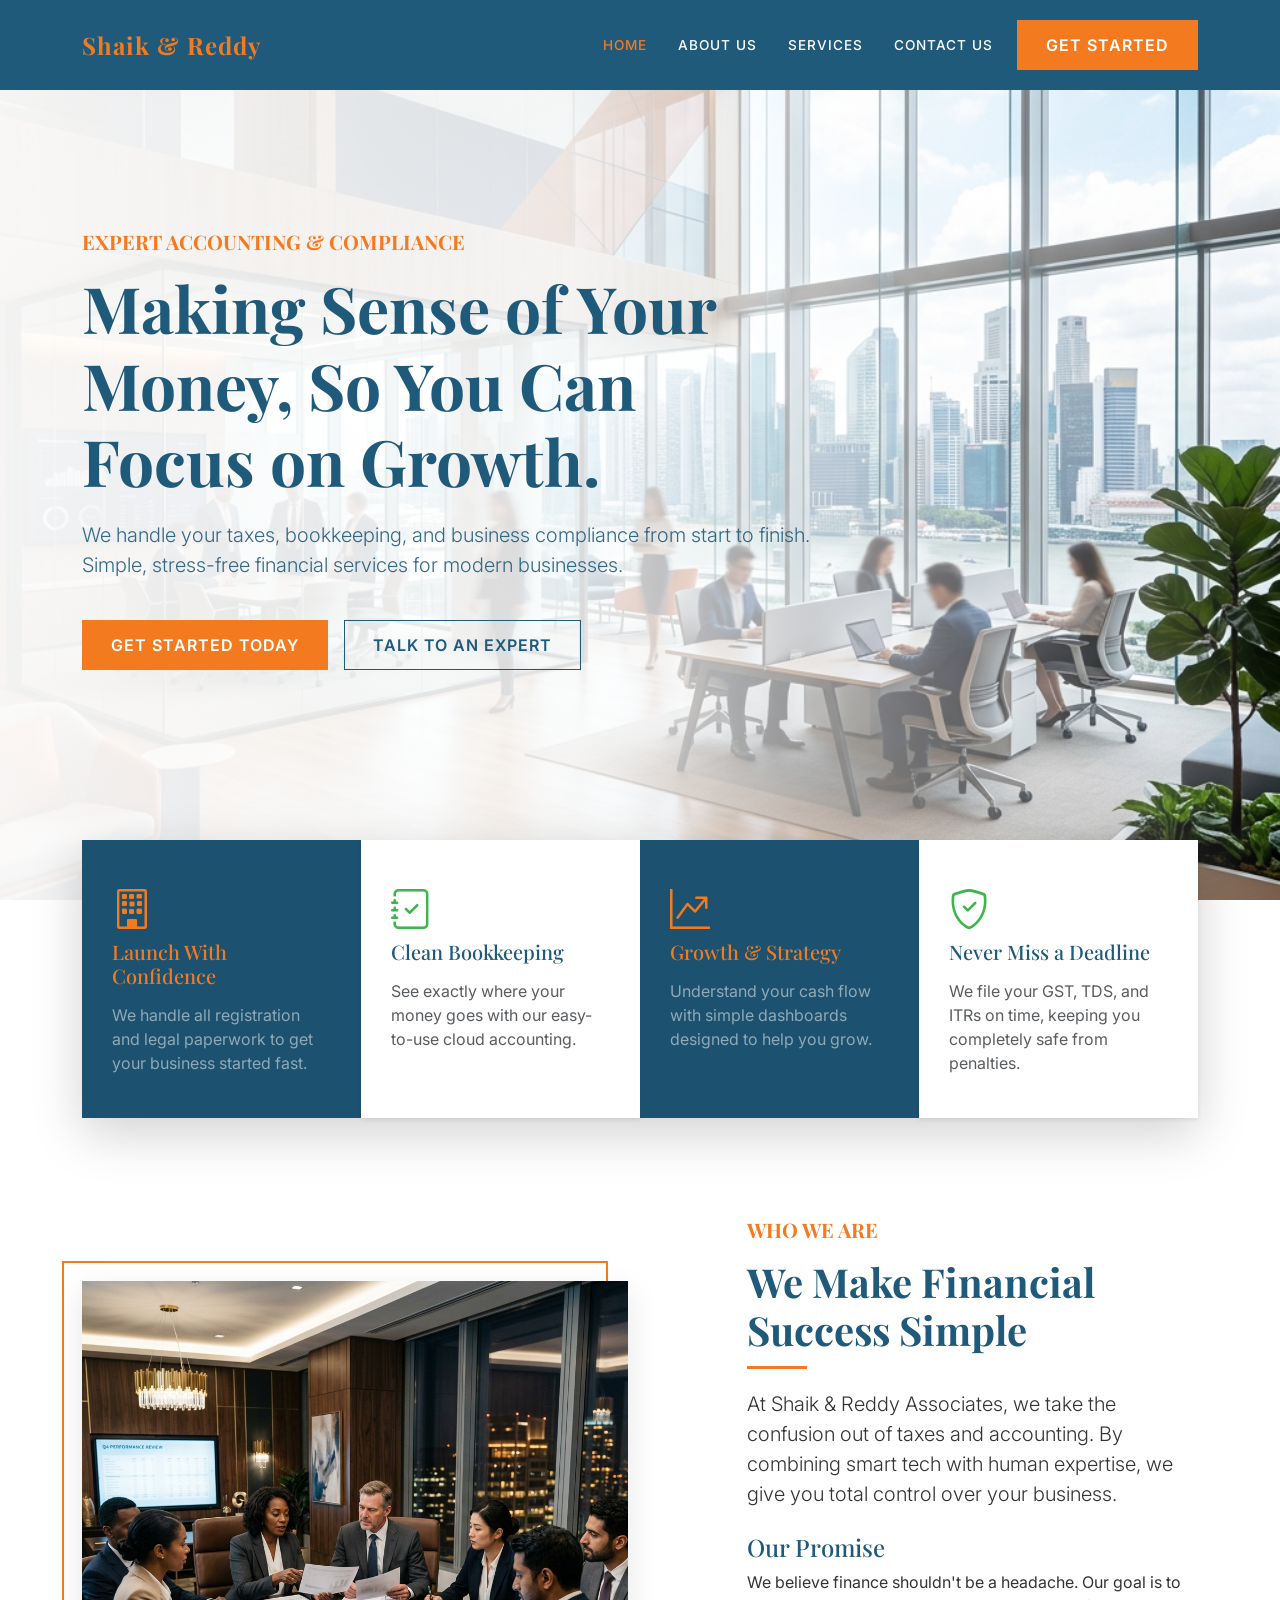
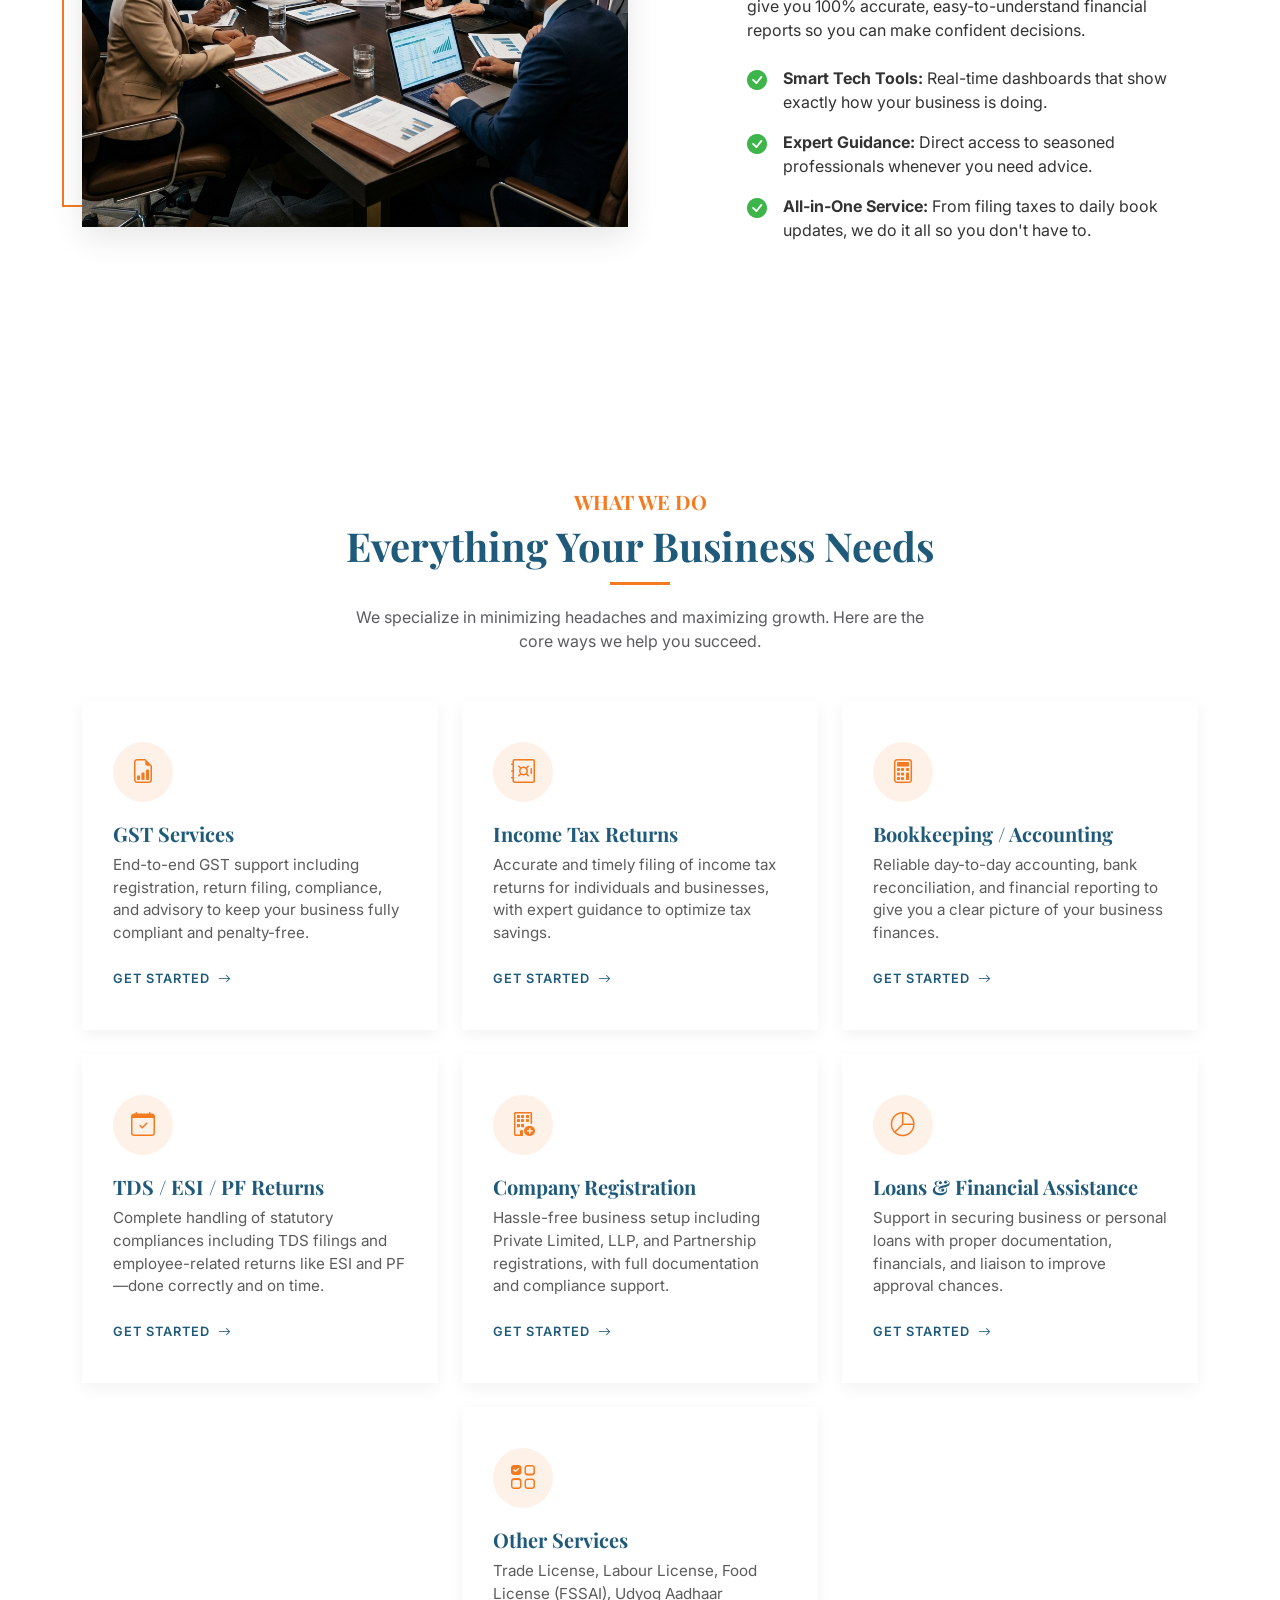
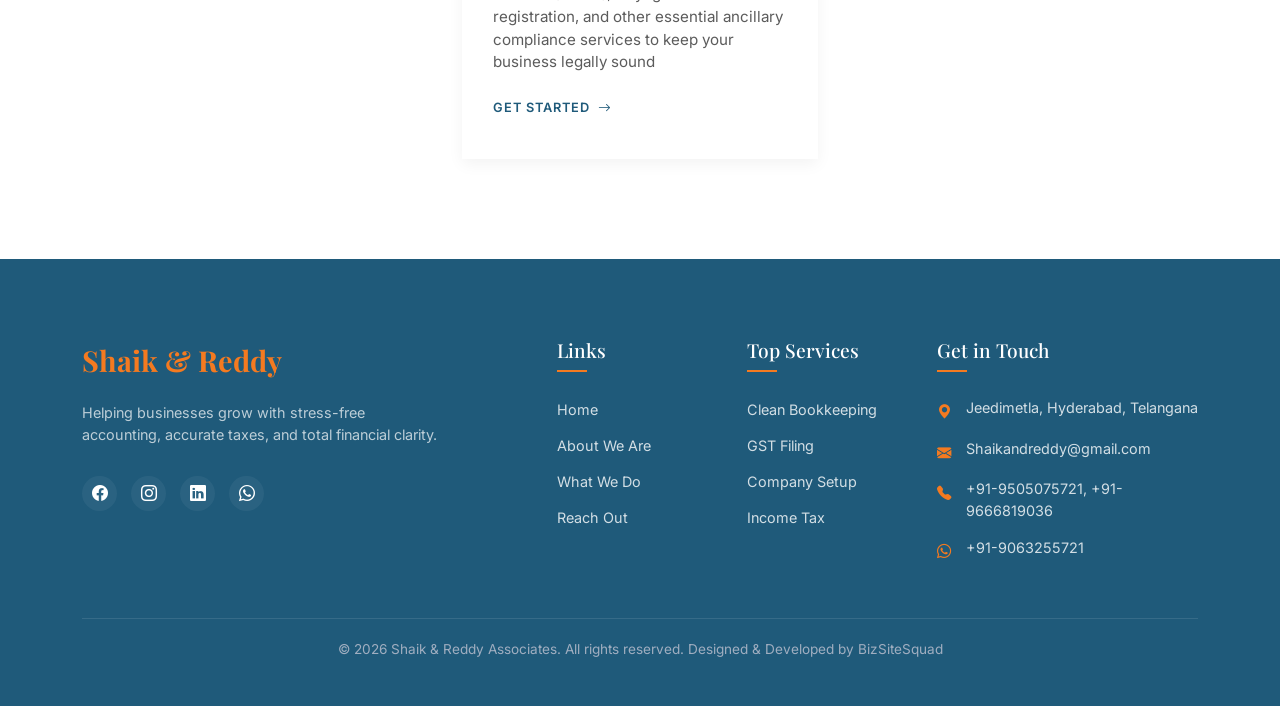
==== commit 924f40b8: "Update service copy, contact info, and remove testimonials" ====
--- a/index.html
+++ b/index.html
@@ -54,9 +54,9 @@
                     <h5 class="text-accent fw-bold tracking-widest text-uppercase mb-3">Expert Accounting & Compliance</h5>
                     <h1 class="hero-title">Making Sense of Your Money, So You Can Focus on Growth.</h1>
                     <p class="hero-subtitle">We handle your taxes, bookkeeping, and business compliance from start to finish. Simple, stress-free financial services for modern businesses.</p>
-                    <div class="d-flex flex-wrap gap-3 justify-content-center justify-content-lg-start">
-                        <a href="contact.html" class="btn btn-accent">Get Started Today</a>
-                        <a href="contact.html" class="btn btn-outline-primary">Talk to an Expert</a>
+                    <div class="d-flex flex-column flex-lg-row gap-3 justify-content-center justify-content-lg-start">
+                        <a href="contact.html" class="btn btn-accent w-100">Get Started Today</a>
+                        <a href="contact.html" class="btn btn-outline-primary w-100">Talk to an Expert</a>
                     </div>
                 </div>
             </div>
@@ -146,15 +146,15 @@
                 <p class="text-muted mx-auto" style="max-width: 600px;">We specialize in minimizing headaches and maximizing growth. Here are the core ways we help you succeed.</p>
             </div>
             
-            <div class="row g-4">
+            <div class="row g-4 justify-content-center">
                 <!-- Service 1 -->
                 <div class="col-lg-4 col-md-6" data-aos="fade-up" data-aos-delay="100">
                     <div class="service-card">
                         <div class="service-icon-box">
-                            <i class="bi bi-calculator"></i>
-                        </div>
-                        <h3 class="service-card-title">Clear Bookkeeping</h3>
-                        <p class="service-card-text">Daily records, bank matching, and simple profit tracking, all done for you perfectly.</p>
+                            <i class="bi bi-file-earmark-bar-graph"></i>
+                        </div>
+                        <h3 class="service-card-title">GST Services</h3>
+                        <p class="service-card-text">End-to-end GST support including registration, return filing, compliance, and advisory to keep your business fully compliant and penalty-free.</p>
                         <a href="contact.html" class="service-link">Get Started <i class="bi bi-arrow-right ms-1"></i></a>
                     </div>
                 </div>
@@ -162,10 +162,10 @@
                 <div class="col-lg-4 col-md-6" data-aos="fade-up" data-aos-delay="200">
                     <div class="service-card">
                         <div class="service-icon-box">
-                            <i class="bi bi-file-earmark-bar-graph"></i>
-                        </div>
-                        <h3 class="service-card-title">Easy GST & Licenses</h3>
-                        <p class="service-card-text">Need a GST number or a state license? We get the government paperwork done fast, without the hassle.</p>
+                            <i class="bi bi-safe"></i>
+                        </div>
+                        <h3 class="service-card-title">Income Tax Returns</h3>
+                        <p class="service-card-text">Accurate and timely filing of income tax returns for individuals and businesses, with expert guidance to optimize tax savings.</p>
                         <a href="contact.html" class="service-link">Get Started <i class="bi bi-arrow-right ms-1"></i></a>
                     </div>
                 </div>
@@ -173,10 +173,10 @@
                 <div class="col-lg-4 col-md-6" data-aos="fade-up" data-aos-delay="300">
                     <div class="service-card">
                         <div class="service-icon-box">
-                            <i class="bi bi-building-add"></i>
-                        </div>
-                        <h3 class="service-card-title">Company Setup</h3>
-                        <p class="service-card-text">Want to start a Private Limited or Partnership? We register your new company the absolute right way.</p>
+                            <i class="bi bi-calculator"></i>
+                        </div>
+                        <h3 class="service-card-title">Bookkeeping / Accounting</h3>
+                        <p class="service-card-text">Reliable day-to-day accounting, bank reconciliation, and financial reporting to give you a clear picture of your business finances.</p>
                         <a href="contact.html" class="service-link">Get Started <i class="bi bi-arrow-right ms-1"></i></a>
                     </div>
                 </div>
@@ -186,8 +186,8 @@
                         <div class="service-icon-box">
                             <i class="bi bi-calendar-check"></i>
                         </div>
-                        <h3 class="service-card-title">Monthly Filings</h3>
-                        <p class="service-card-text">We take over the confusing monthly and quarterly filings so you never have to pay a late fine again.</p>
+                        <h3 class="service-card-title">TDS / ESI / PF Returns</h3>
+                        <p class="service-card-text">Complete handling of statutory compliances including TDS filings and employee-related returns like ESI and PF—done correctly and on time.</p>
                         <a href="contact.html" class="service-link">Get Started <i class="bi bi-arrow-right ms-1"></i></a>
                     </div>
                 </div>
@@ -195,10 +195,10 @@
                 <div class="col-lg-4 col-md-6" data-aos="fade-up" data-aos-delay="200">
                     <div class="service-card">
                         <div class="service-icon-box">
-                            <i class="bi bi-safe"></i>
-                        </div>
-                        <h3 class="service-card-title">Income Tax Returns</h3>
-                        <p class="service-card-text">Stress-free, 100% accurate yearly tax returns and government audits handled by certified experts.</p>
+                            <i class="bi bi-building-add"></i>
+                        </div>
+                        <h3 class="service-card-title">Company Registration</h3>
+                        <p class="service-card-text">Hassle-free business setup including Private Limited, LLP, and Partnership registrations, with full documentation and compliance support.</p>
                         <a href="contact.html" class="service-link">Get Started <i class="bi bi-arrow-right ms-1"></i></a>
                     </div>
                 </div>
@@ -208,8 +208,19 @@
                         <div class="service-icon-box">
                             <i class="bi bi-pie-chart"></i>
                         </div>
-                        <h3 class="service-card-title">Loan & Project Reports</h3>
-                        <p class="service-card-text">Need a bank loan or investor funding? We prepare professional financial models that banks approve.</p>
+                        <h3 class="service-card-title">Loans & Financial Assistance</h3>
+                        <p class="service-card-text">Support in securing business or personal loans with proper documentation, financials, and liaison to improve approval chances.</p>
+                        <a href="contact.html" class="service-link">Get Started <i class="bi bi-arrow-right ms-1"></i></a>
+                    </div>
+                </div>
+                <!-- Service 7 -->
+                <div class="col-lg-4 col-md-6" data-aos="fade-up" data-aos-delay="100">
+                    <div class="service-card">
+                        <div class="service-icon-box">
+                            <i class="bi bi-ui-checks-grid"></i>
+                        </div>
+                        <h3 class="service-card-title">Other Services</h3>
+                        <p class="service-card-text">Trade License, Labour License, Food License (FSSAI), Udyog Aadhaar registration, and other essential ancillary compliance services to keep your business legally sound</p>
                         <a href="contact.html" class="service-link">Get Started <i class="bi bi-arrow-right ms-1"></i></a>
                     </div>
                 </div>
@@ -217,97 +228,6 @@
         </div>
     </section>
 
-    <!-- Why Choose Us -->
-    <section class="why-us-section">
-        <div class="container">
-            <div class="row align-items-center">
-                <div class="col-lg-5 mb-5 mb-lg-0" data-aos="fade-right">
-                    <h5 class="text-accent text-uppercase fw-bold mb-3">Our Advantage</h5>
-                    <h2 class="section-title mb-4">Why Smart Businesses Work With Us</h2>
-                    <p class="mb-4 opacity-75">We don't just crunch numbers. We give you total peace of mind with fast service, transparent rules, and absolutely no hidden fees.</p>
-                    <a href="contact.html" class="btn btn-accent">Partner With Us</a>
-                </div>
-                <div class="col-lg-6 offset-lg-1">
-                    <div class="row">
-                        <div class="col-sm-6" data-aos="fade-up" data-aos-delay="100">
-                            <div class="feature-box flex-column">
-                                <i class="bi bi-laptop feature-icon mb-3"></i>
-                                <div>
-                                    <h4 class="feature-title">Built for the Future</h4>
-                                    <p class="feature-text">Access your business financials on your phone or laptop, anywhere, anytime.</p>
-                                </div>
-                            </div>
-                        </div>
-                        <div class="col-sm-6" data-aos="fade-up" data-aos-delay="200">
-                            <div class="feature-box flex-column">
-                                <i class="bi bi-cash-coin feature-icon mb-3"></i>
-                                <div>
-                                    <h4 class="feature-title">Clear Pricing</h4>
-                                    <p class="feature-text">Zero hidden fees. You’ll always know exactly what you’re paying for upfront.</p>
-                                </div>
-                            </div>
-                        </div>
-                        <div class="col-sm-6" data-aos="fade-up" data-aos-delay="300">
-                            <div class="feature-box flex-column">
-                                <i class="bi bi-lightning-charge feature-icon mb-3"></i>
-                                <div>
-                                    <h4 class="feature-title">Fast & Reliable</h4>
-                                    <p class="feature-text">We value your time. Expect quick replies and on-time report deliveries.</p>
-                                </div>
-                            </div>
-                        </div>
-                        <div class="col-sm-6" data-aos="fade-up" data-aos-delay="400">
-                            <div class="feature-box flex-column">
-                                <i class="bi bi-shield-check feature-icon mb-3"></i>
-                                <div>
-                                    <h4 class="feature-title">Penalty-Free Guarantee</h4>
-                                    <p class="feature-text">You sleep slightly easier knowing your compliance is handled perfectly by the pros.</p>
-                                </div>
-                            </div>
-                        </div>
-                    </div>
-                </div>
-            </div>
-        </div>
-    </section>
-
-    <!-- Testimonials -->
-    <section class="testimonials-section">
-        <div class="container">
-            <div class="text-center mb-5" data-aos="fade-up">
-                <h5 class="text-accent text-uppercase fw-bold mb-2">Success Stories</h5>
-                <h2 class="section-title center">What Our Clients Value</h2>
-                <p class="text-muted mx-auto" style="max-width: 600px;">Loved by modern startups, growing businesses, and professionals.</p>
-            </div>
-            
-            <div class="row g-4">
-                <div class="col-lg-4 col-md-6" data-aos="zoom-in" data-aos-delay="100">
-                    <div class="testimonial-card">
-                        <i class="bi bi-quote quote-icon"></i>
-                        <p class="testimonial-text">"They took the stress out of filing taxes and keeping books. Highly recommended for any startup that wants to grow fast!"</p>
-                        <h5 class="client-name">Rohan Mehta</h5>
-                        <div class="client-role">Founder & CEO</div>
-                    </div>
-                </div>
-                <div class="col-lg-4 col-md-6" data-aos="zoom-in" data-aos-delay="200">
-                    <div class="testimonial-card">
-                        <i class="bi bi-quote quote-icon"></i>
-                        <p class="testimonial-text">"Clear pricing, fast replies, and reliable advice. They make running my day-to-day business so much easier."</p>
-                        <h5 class="client-name">Priya Nair</h5>
-                        <div class="client-role">Director</div>
-                    </div>
-                </div>
-                <div class="col-lg-4 col-md-6" data-aos="zoom-in" data-aos-delay="300">
-                    <div class="testimonial-card">
-                        <i class="bi bi-quote quote-icon"></i>
-                        <p class="testimonial-text">"I finally understand my cash flow thanks to their easy dashboards. They are true professionals."</p>
-                        <h5 class="client-name">Ashutosh Verma</h5>
-                        <div class="client-role">Business Owner</div>
-                    </div>
-                </div>
-            </div>
-        </div>
-    </section>
 
     <!-- Footer -->
     <footer class="footer">
@@ -320,7 +240,7 @@
                         <a href="#"><i class="bi bi-facebook"></i></a>
                         <a href="#"><i class="bi bi-instagram"></i></a>
                         <a href="#"><i class="bi bi-linkedin"></i></a>
-                        <a href="https://wa.me/919505075721" target="_blank"><i class="bi bi-whatsapp"></i></a>
+                        <a href="https://wa.me/919063255721" target="_blank"><i class="bi bi-whatsapp"></i></a>
                     </div>
                 </div>
                 <div class="col-lg-2 offset-lg-1 col-md-4 mb-4 mb-md-0">
@@ -345,8 +265,9 @@
                     <h4 class="footer-title">Get in Touch</h4>
                     <ul class="list-unstyled footer-contact">
                         <li><i class="bi bi-geo-alt-fill"></i> Jeedimetla, Hyderabad, Telangana</li>
-                        <li><i class="bi bi-envelope-fill"></i> hello@shaikandreddy.com</li>
-                        <li><i class="bi bi-telephone-fill"></i> +91-9505075721</li>
+                        <li><i class="bi bi-envelope-fill"></i> Shaikandreddy@gmail.com</li>
+                        <li><i class="bi bi-telephone-fill"></i> +91-9505075721, +91-9666819036</li>
+                        <li><i class="bi bi-whatsapp"></i> +91-9063255721</li>
                     </ul>
                 </div>
             </div>
--- a/css/styles.css
+++ b/css/styles.css
@@ -164,6 +164,9 @@
   margin-bottom: 40px;
   opacity: 0.9;
 }
+@media (min-width: 992px) {
+  .hero-content .btn { width: auto !important; }
+}
 
 /* Value Props Grid */
 .value-prop-card {
@@ -309,7 +312,7 @@
 }
 .feature-icon {
   font-size: 2rem;
-  color: var(--accent-green);
+  color: var(--text-light);
   margin-right: 20px;
   transition: var(--transition);
 }
@@ -544,10 +547,9 @@
   .section-title::after { width: 50px; }
   
   /* Hero & Buttons */
-  .hero-content .btn { width: 100%; margin-bottom: 10px; }
-  .hero-section { background-position: left center; }
+  .hero-section { background-position: center right; padding-top: 120px; padding-bottom: 80px; }
   .hero-section::before {
-    background: linear-gradient(to bottom, rgba(255, 255, 255, 0.95) 0%, rgba(255, 255, 255, 0.85) 60%, rgba(255, 255, 255, 0.2) 100%);
+    background: rgba(255, 255, 255, 0.92); /* Solid transparent overlay for perfect mobile readability */
   }
   
   /* About Image Wrapper */
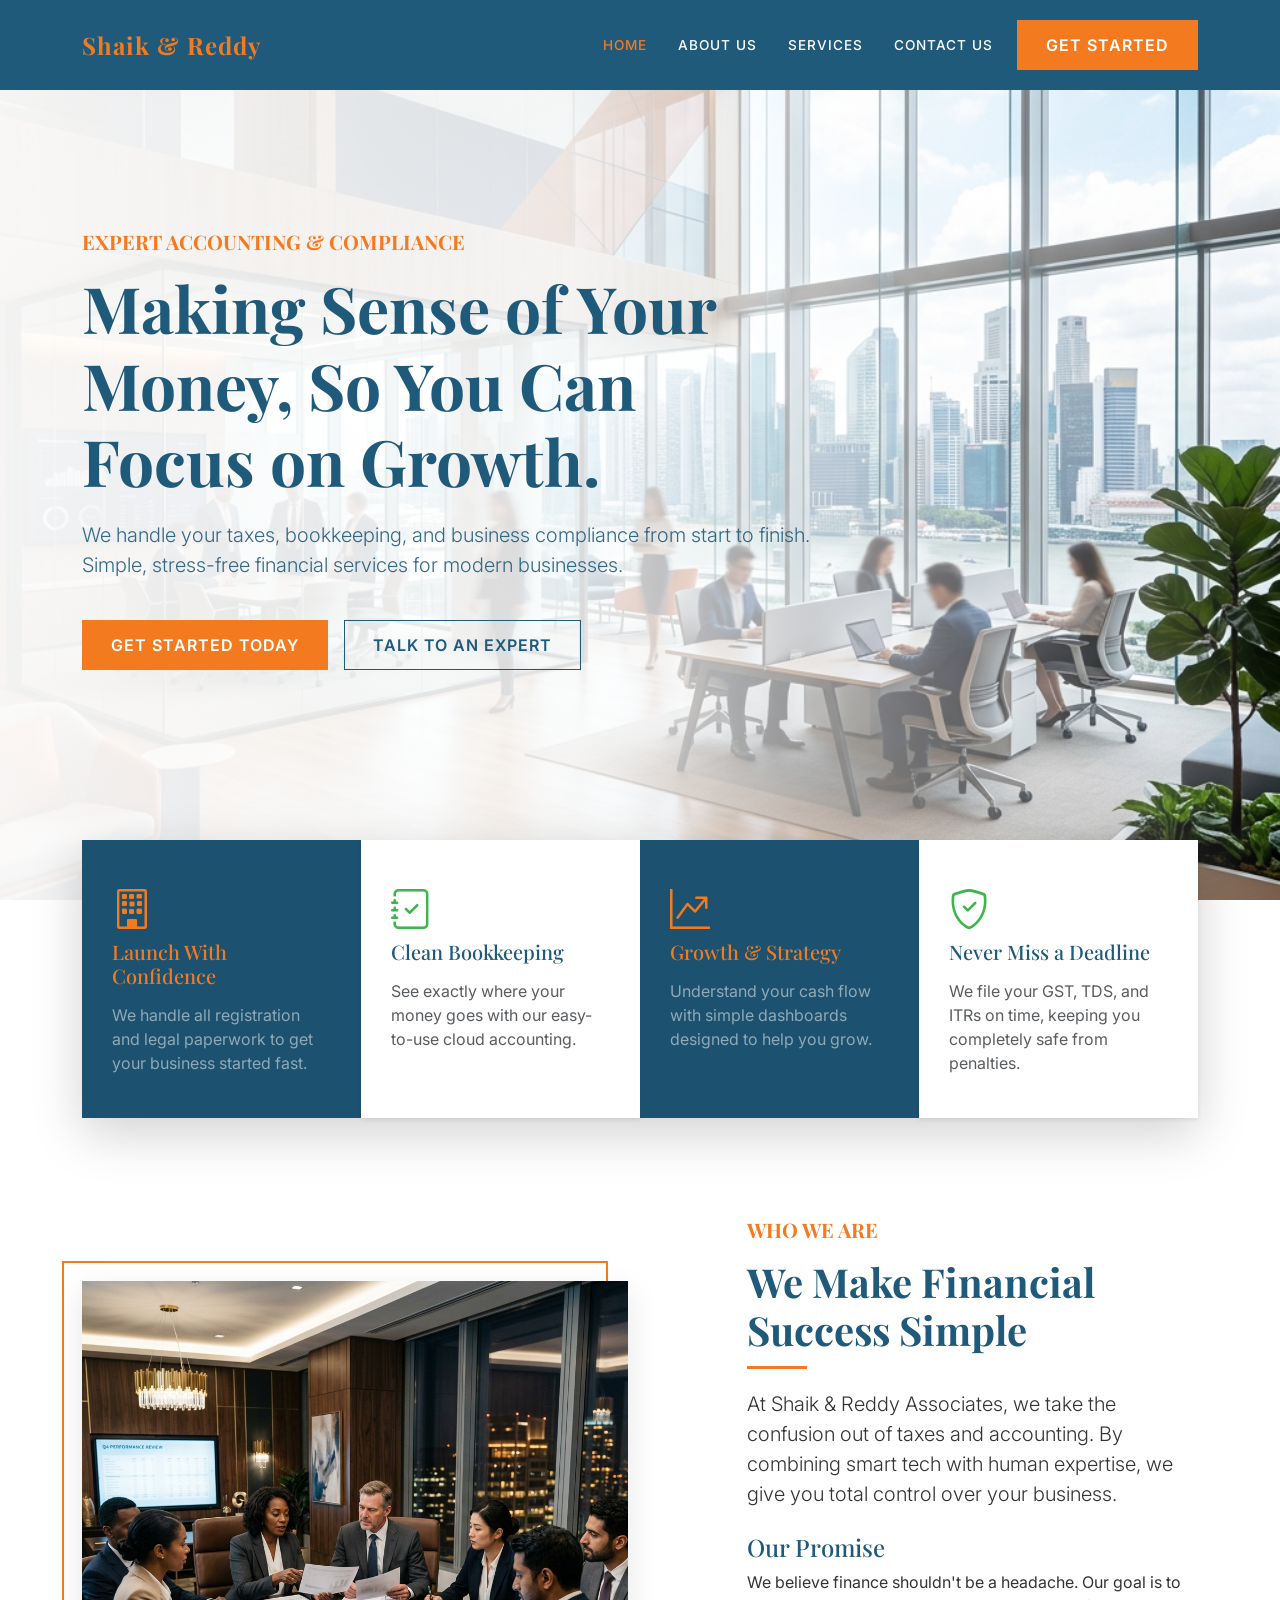
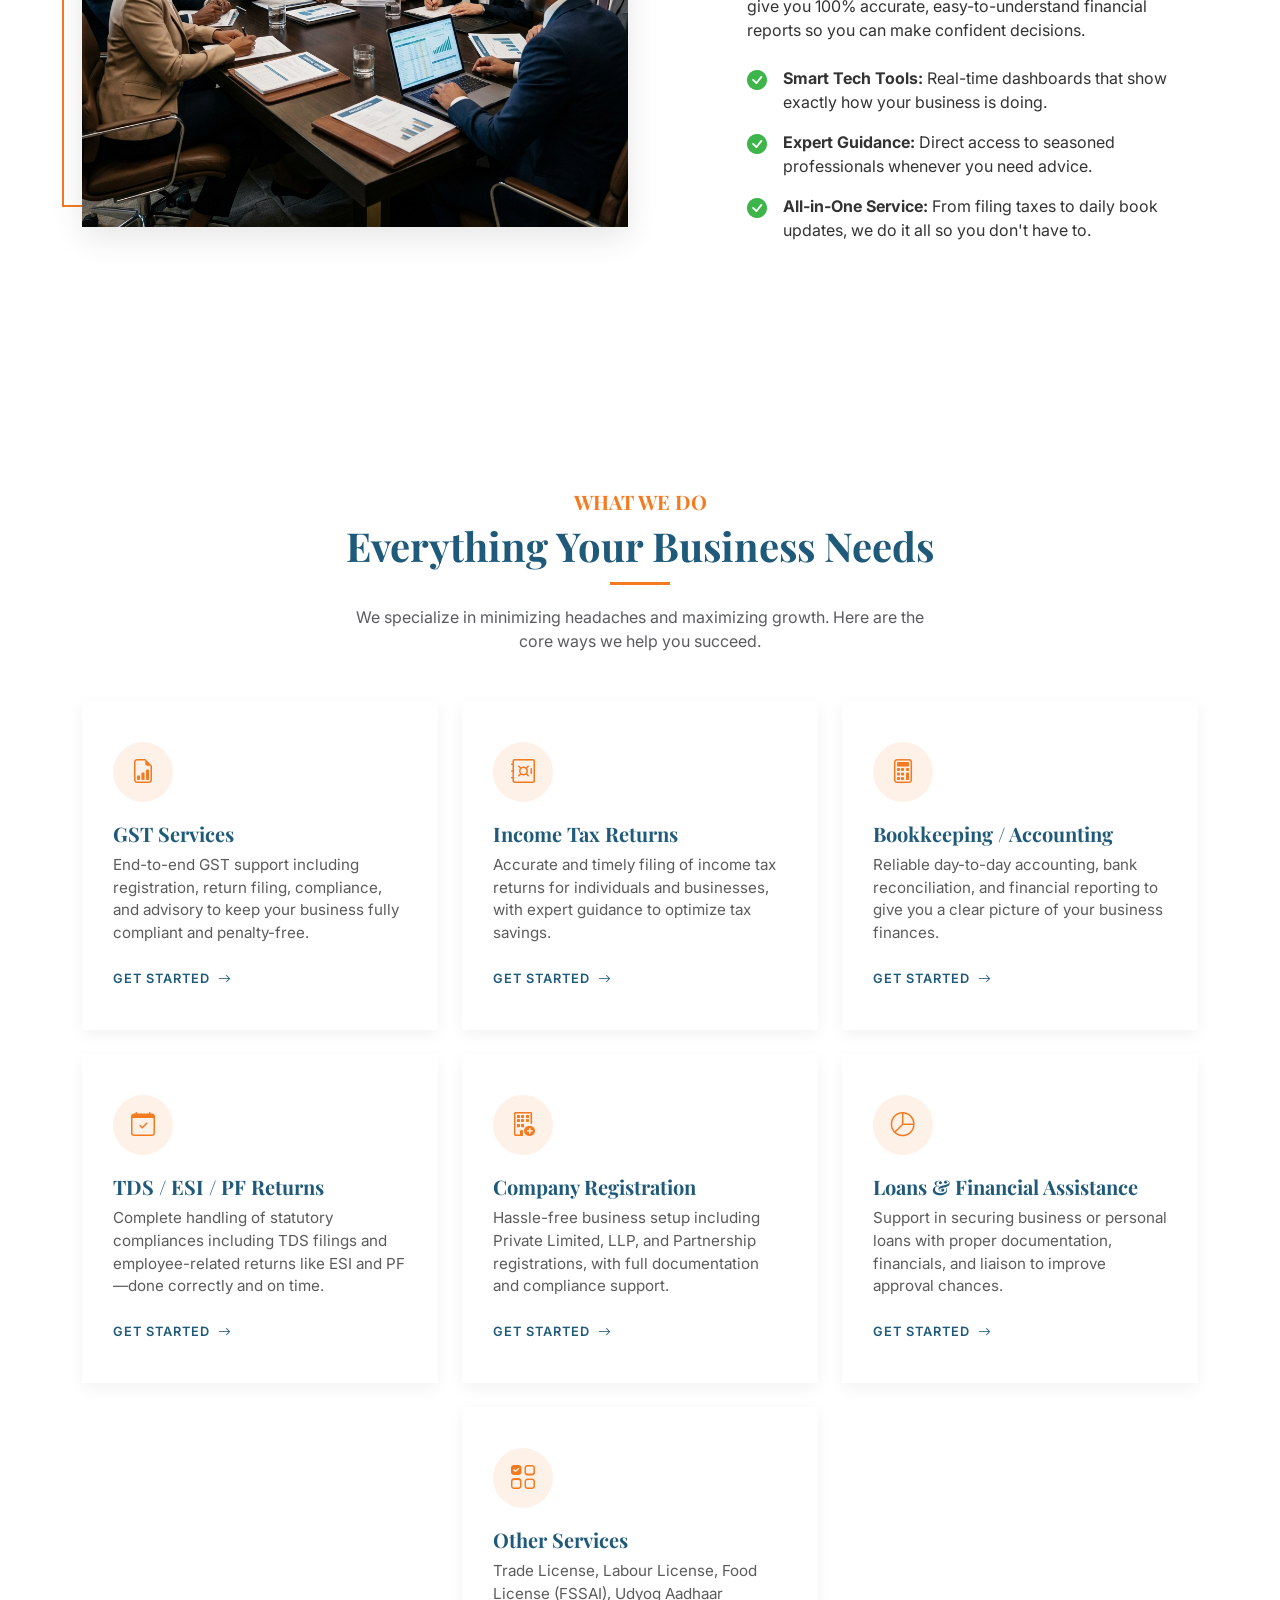
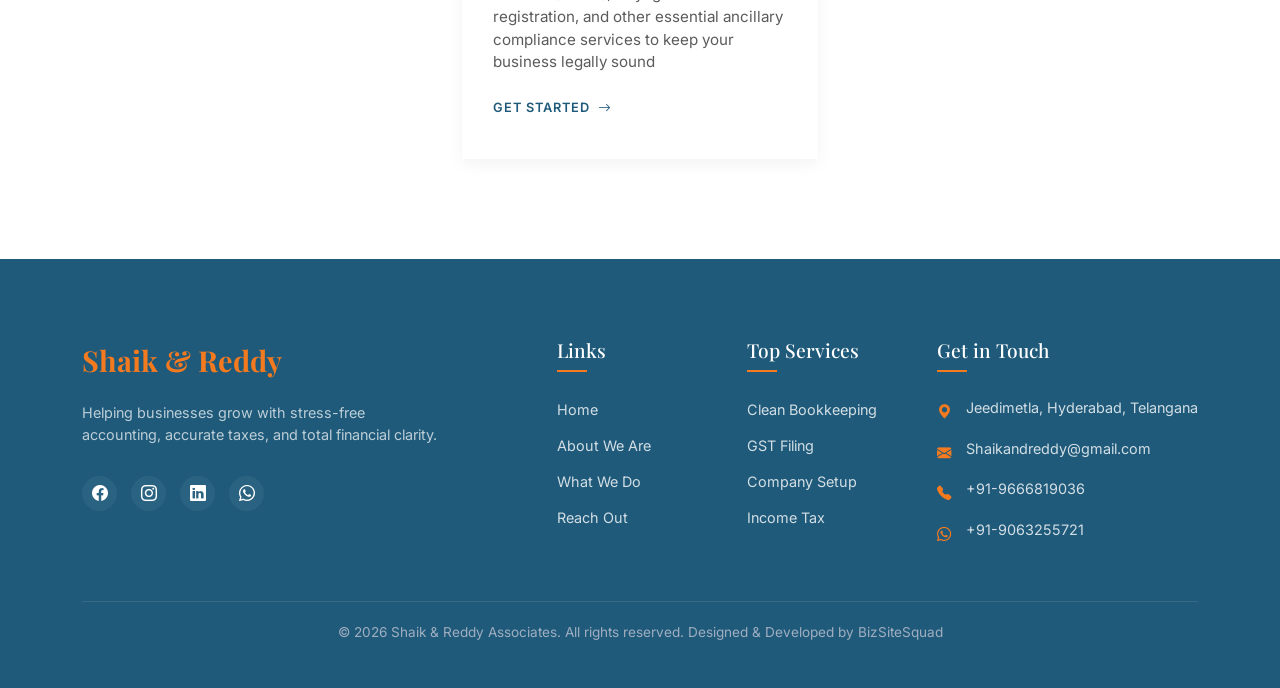
==== commit 0e69274e: "Remove old phone number" ====
--- a/index.html
+++ b/index.html
@@ -266,7 +266,7 @@
                     <ul class="list-unstyled footer-contact">
                         <li><i class="bi bi-geo-alt-fill"></i> Jeedimetla, Hyderabad, Telangana</li>
                         <li><i class="bi bi-envelope-fill"></i> Shaikandreddy@gmail.com</li>
-                        <li><i class="bi bi-telephone-fill"></i> +91-9505075721, +91-9666819036</li>
+                        <li><i class="bi bi-telephone-fill"></i> +91-9666819036</li>
                         <li><i class="bi bi-whatsapp"></i> +91-9063255721</li>
                     </ul>
                 </div>
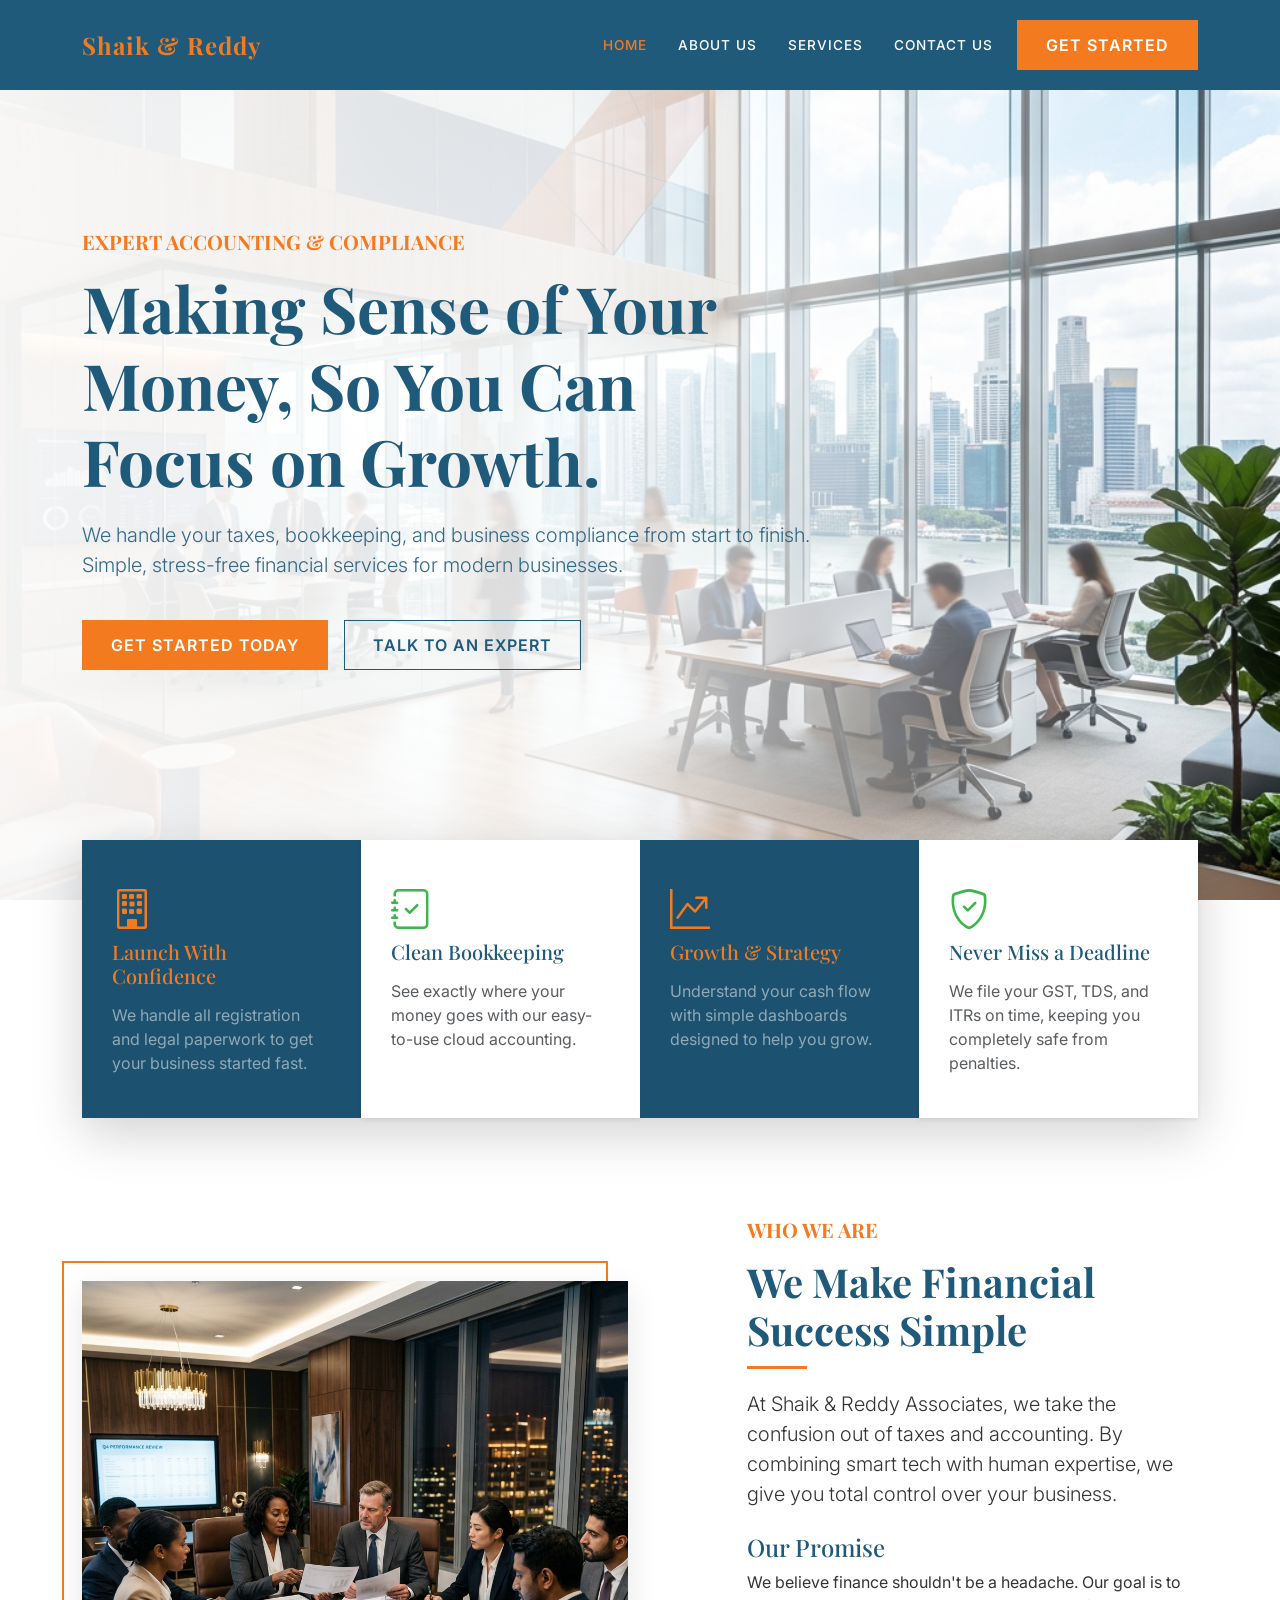
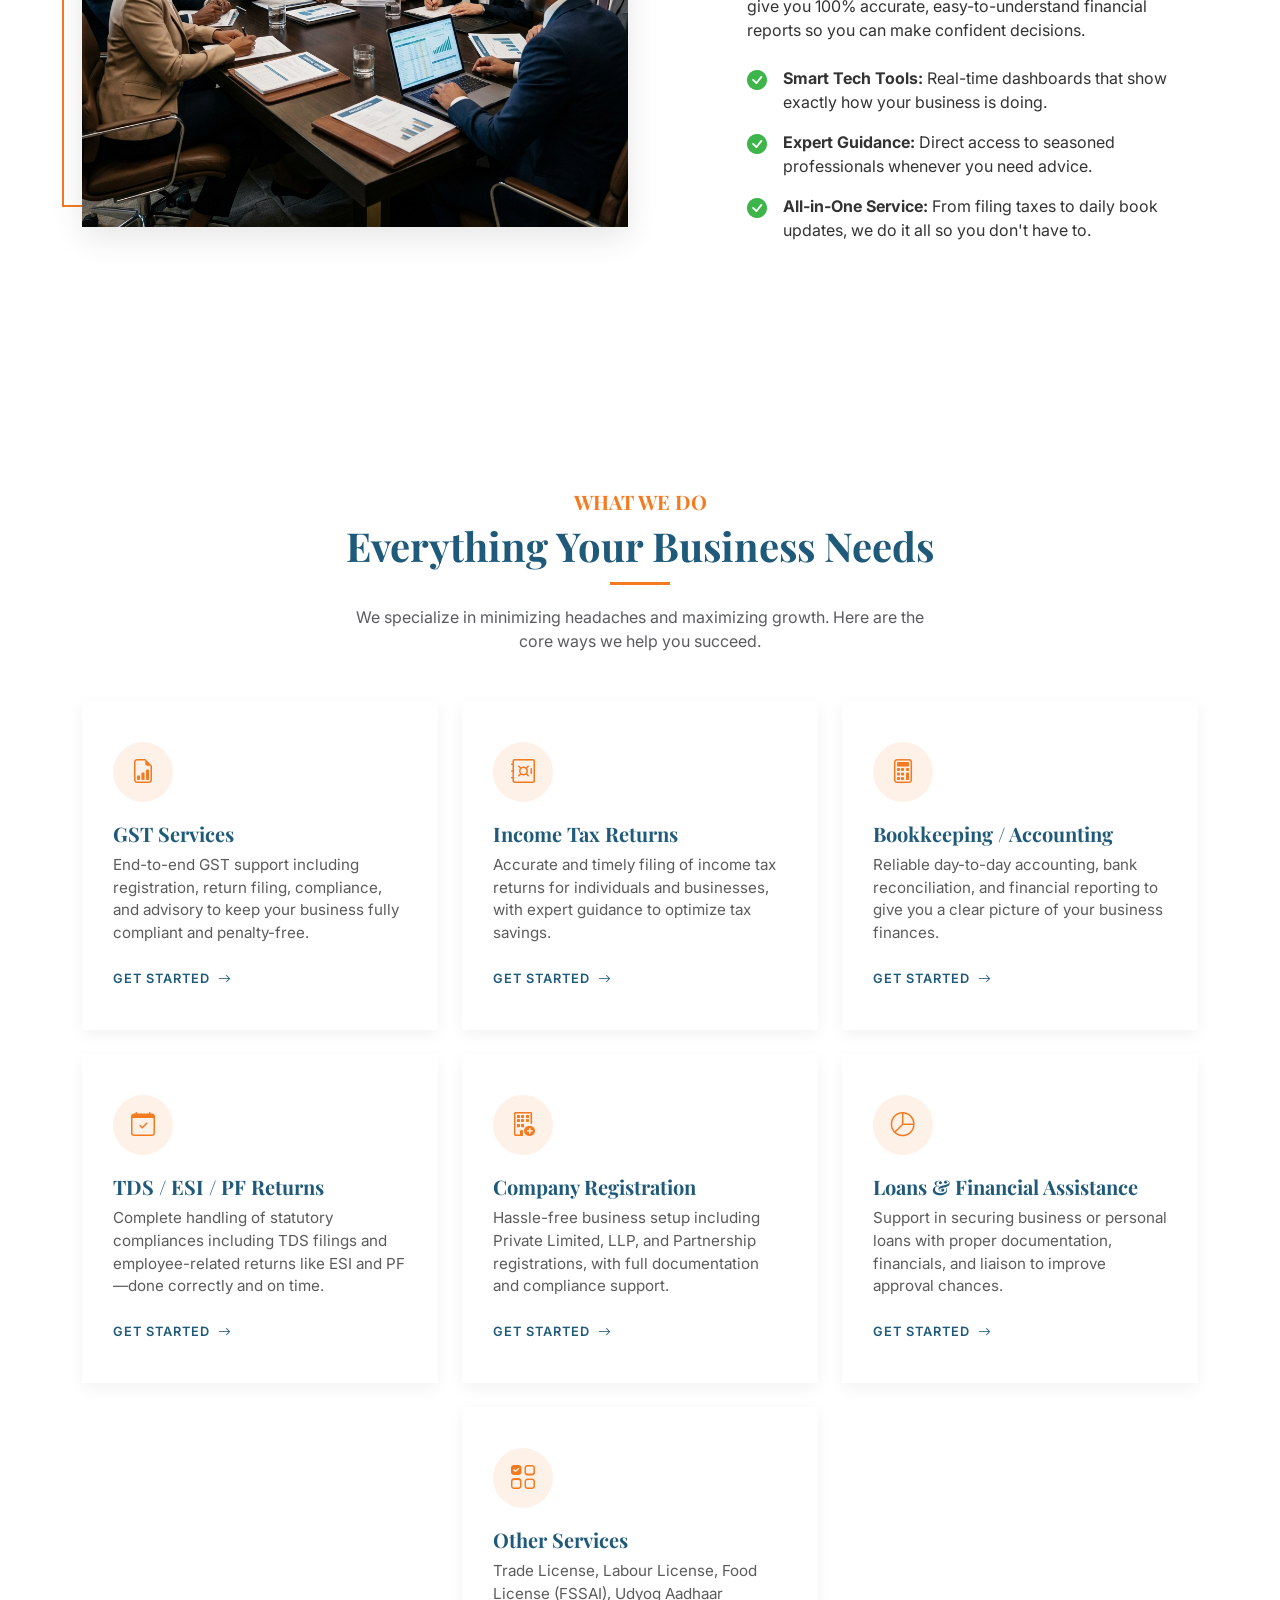
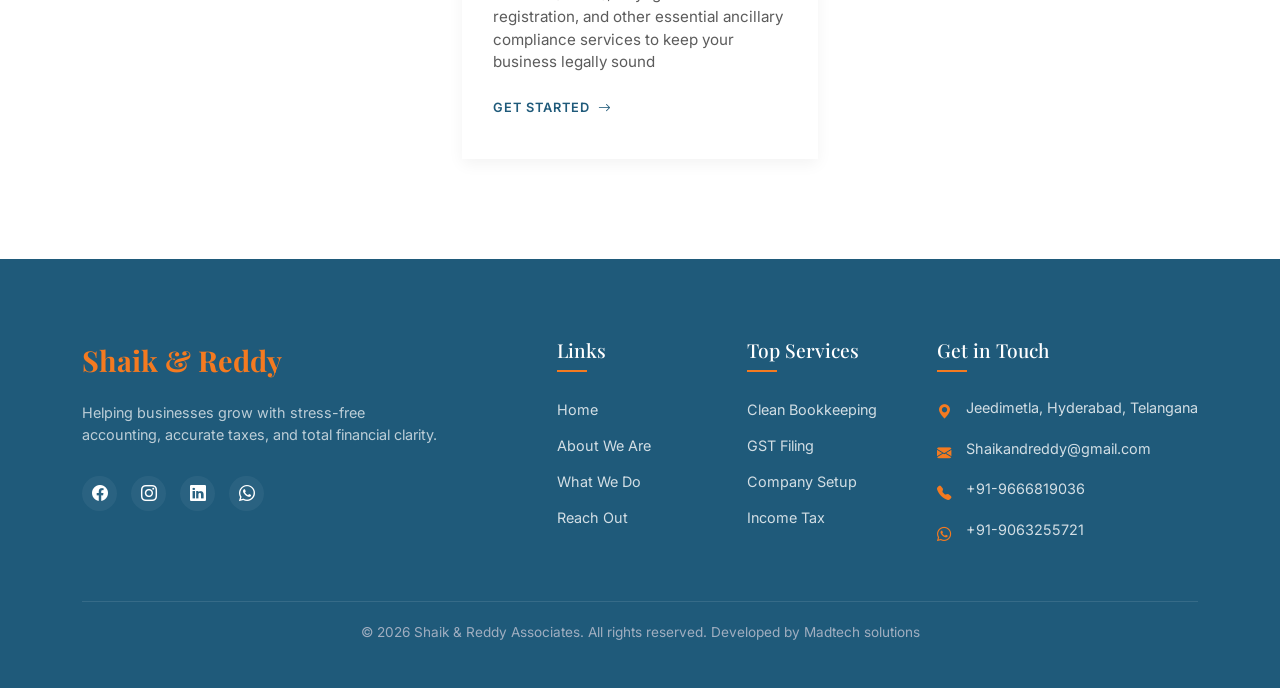
==== commit 842cae8c: "Update footer credit" ====
--- a/index.html
+++ b/index.html
@@ -272,7 +272,7 @@
                 </div>
             </div>
             <div class="text-center footer-bottom">
-                <p>&copy; 2026 Shaik & Reddy Associates. All rights reserved. Designed & Developed by BizSiteSquad</p>
+                <p>&copy; 2026 Shaik & Reddy Associates. All rights reserved. Developed by Madtech solutions</p>
             </div>
         </div>
     </footer>
